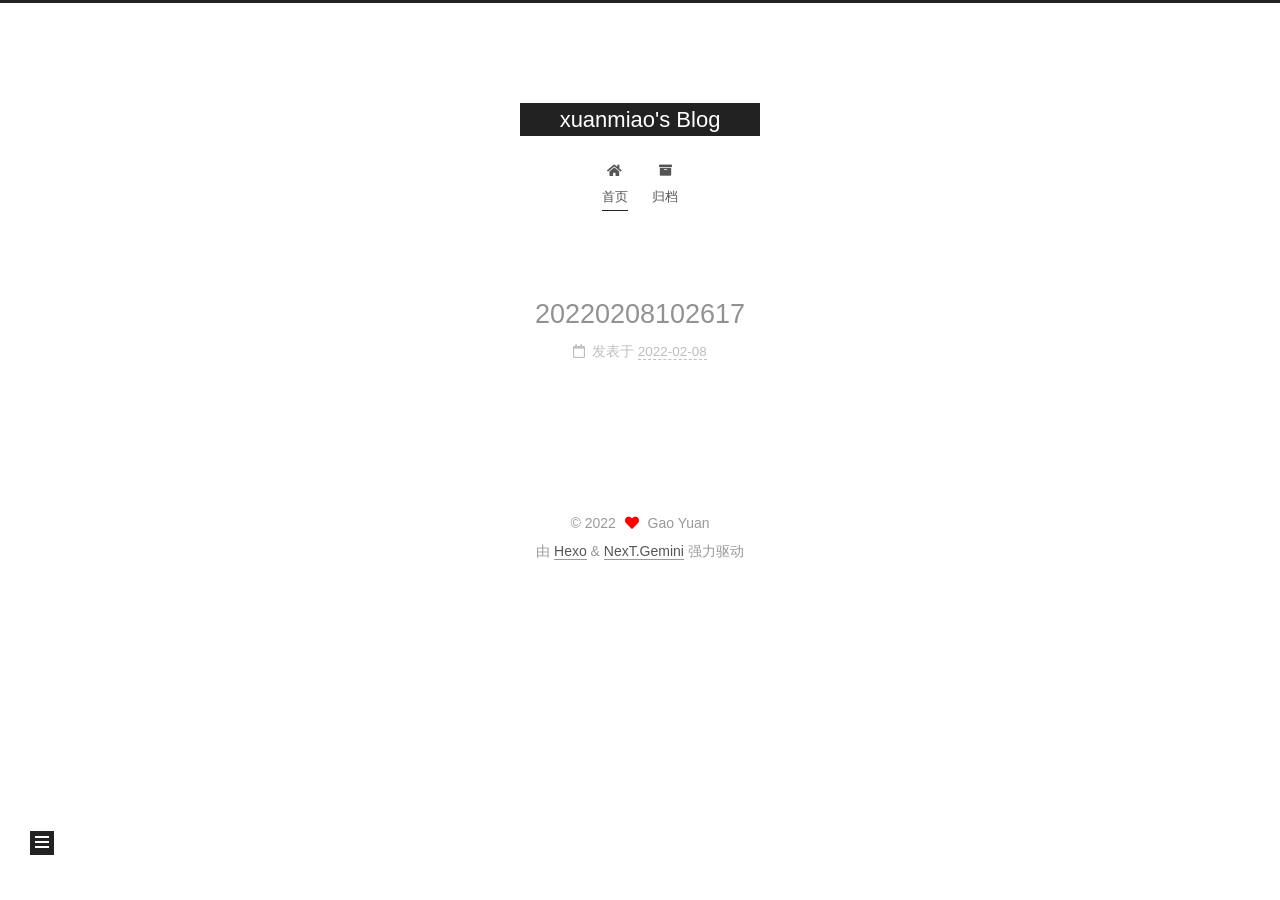
==== index.html @ f0e4a085 "Site updated: 2022-02-08 10:27:18" ====
<!DOCTYPE html>
<html lang="zh-CN">
<head>
  <meta charset="UTF-8">
<meta name="viewport" content="width=device-width, initial-scale=1, maximum-scale=2">
<meta name="theme-color" content="#222">
<meta name="generator" content="Hexo 6.0.0">
  <link rel="apple-touch-icon" sizes="180x180" href="/images/apple-touch-icon-next.png">
  <link rel="icon" type="image/png" sizes="32x32" href="/images/favicon-32x32-next.png">
  <link rel="icon" type="image/png" sizes="16x16" href="/images/favicon-16x16-next.png">
  <link rel="mask-icon" href="/images/logo.svg" color="#222">

<link rel="stylesheet" href="/css/main.css">


<link rel="stylesheet" href="/lib/font-awesome/css/all.min.css">

<script id="hexo-configurations">
    var NexT = window.NexT || {};
    var CONFIG = {"hostname":"example.com","root":"/","scheme":"Gemini","version":"7.8.0","exturl":false,"sidebar":{"position":"left","display":"post","padding":18,"offset":12,"onmobile":false},"copycode":{"enable":false,"show_result":false,"style":null},"back2top":{"enable":true,"sidebar":false,"scrollpercent":false},"bookmark":{"enable":false,"color":"#222","save":"auto"},"fancybox":false,"mediumzoom":false,"lazyload":false,"pangu":false,"comments":{"style":"tabs","active":null,"storage":true,"lazyload":false,"nav":null},"algolia":{"hits":{"per_page":10},"labels":{"input_placeholder":"Search for Posts","hits_empty":"We didn't find any results for the search: ${query}","hits_stats":"${hits} results found in ${time} ms"}},"localsearch":{"enable":false,"trigger":"auto","top_n_per_article":1,"unescape":false,"preload":false},"motion":{"enable":true,"async":false,"transition":{"post_block":"fadeIn","post_header":"slideDownIn","post_body":"slideDownIn","coll_header":"slideLeftIn","sidebar":"slideUpIn"}},"path":"search.xml"};
  </script>

  <meta property="og:type" content="website">
<meta property="og:title" content="xuanmiao&#39;s Blog">
<meta property="og:url" content="http://example.com/index.html">
<meta property="og:site_name" content="xuanmiao&#39;s Blog">
<meta property="og:locale" content="zh_CN">
<meta property="article:author" content="Gao Yuan">
<meta name="twitter:card" content="summary">

<link rel="canonical" href="http://example.com/">


<script id="page-configurations">
  // https://hexo.io/docs/variables.html
  CONFIG.page = {
    sidebar: "",
    isHome : true,
    isPost : false,
    lang   : 'zh-CN'
  };
</script>

  <title>xuanmiao's Blog</title>
  






  <noscript>
  <style>
  .use-motion .brand,
  .use-motion .menu-item,
  .sidebar-inner,
  .use-motion .post-block,
  .use-motion .pagination,
  .use-motion .comments,
  .use-motion .post-header,
  .use-motion .post-body,
  .use-motion .collection-header { opacity: initial; }

  .use-motion .site-title,
  .use-motion .site-subtitle {
    opacity: initial;
    top: initial;
  }

  .use-motion .logo-line-before i { left: initial; }
  .use-motion .logo-line-after i { right: initial; }
  </style>
</noscript>

<link rel="alternate" href="/atom.xml" title="xuanmiao's Blog" type="application/atom+xml">

<style>.github-emoji { position: relative; display: inline-block; width: 1.2em; min-height: 1.2em; overflow: hidden; vertical-align: top; color: transparent; }  .github-emoji > span { position: relative; z-index: 10; }  .github-emoji img, .github-emoji .fancybox { margin: 0 !important; padding: 0 !important; border: none !important; outline: none !important; text-decoration: none !important; user-select: none !important; cursor: auto !important; }  .github-emoji img { height: 1.2em !important; width: 1.2em !important; position: absolute !important; left: 50% !important; top: 50% !important; transform: translate(-50%, -50%) !important; user-select: none !important; cursor: auto !important; } .github-emoji-fallback { color: inherit; } .github-emoji-fallback img { opacity: 0 !important; }</style>
</head>

<body itemscope itemtype="http://schema.org/WebPage">
  <div class="container use-motion">
    <div class="headband"></div>

    <header class="header" itemscope itemtype="http://schema.org/WPHeader">
      <div class="header-inner"><div class="site-brand-container">
  <div class="site-nav-toggle">
    <div class="toggle" aria-label="切换导航栏">
      <span class="toggle-line toggle-line-first"></span>
      <span class="toggle-line toggle-line-middle"></span>
      <span class="toggle-line toggle-line-last"></span>
    </div>
  </div>

  <div class="site-meta">

    <a href="/" class="brand" rel="start">
      <span class="logo-line-before"><i></i></span>
      <h1 class="site-title">xuanmiao's Blog</h1>
      <span class="logo-line-after"><i></i></span>
    </a>
  </div>

  <div class="site-nav-right">
    <div class="toggle popup-trigger">
    </div>
  </div>
</div>




<nav class="site-nav">
  <ul id="menu" class="main-menu menu">
        <li class="menu-item menu-item-home">

    <a href="/" rel="section"><i class="fa fa-home fa-fw"></i>首页</a>

  </li>
        <li class="menu-item menu-item-archives">

    <a href="/archives/" rel="section"><i class="fa fa-archive fa-fw"></i>归档</a>

  </li>
  </ul>
</nav>




</div>
    </header>

    
  <div class="back-to-top">
    <i class="fa fa-arrow-up"></i>
    <span>0%</span>
  </div>


    <main class="main">
      <div class="main-inner">
        <div class="content-wrap">
          

          <div class="content index posts-expand">
            
      
  
  
  <article itemscope itemtype="http://schema.org/Article" class="post-block" lang="zh-CN">
    <link itemprop="mainEntityOfPage" href="http://example.com/2022/02/08/20220208102617/">

    <span hidden itemprop="author" itemscope itemtype="http://schema.org/Person">
      <meta itemprop="image" content="/images/avatar.gif">
      <meta itemprop="name" content="Gao Yuan">
      <meta itemprop="description" content="">
    </span>

    <span hidden itemprop="publisher" itemscope itemtype="http://schema.org/Organization">
      <meta itemprop="name" content="xuanmiao's Blog">
    </span>
      <header class="post-header">
        <h2 class="post-title" itemprop="name headline">
          
            <a href="/2022/02/08/20220208102617/" class="post-title-link" itemprop="url">20220208102617</a>
        </h2>

        <div class="post-meta">
            <span class="post-meta-item">
              <span class="post-meta-item-icon">
                <i class="far fa-calendar"></i>
              </span>
              <span class="post-meta-item-text">发表于</span>

              <time title="创建时间：2022-02-08 10:26:17" itemprop="dateCreated datePublished" datetime="2022-02-08T10:26:17+08:00">2022-02-08</time>
            </span>

          

        </div>
      </header>

    
    
    
    <div class="post-body" itemprop="articleBody">

      
          
      
    </div>

    
    
    
      <footer class="post-footer">
        <div class="post-eof"></div>
      </footer>
  </article>
  
  
  


  



          </div>
          

<script>
  window.addEventListener('tabs:register', () => {
    let { activeClass } = CONFIG.comments;
    if (CONFIG.comments.storage) {
      activeClass = localStorage.getItem('comments_active') || activeClass;
    }
    if (activeClass) {
      let activeTab = document.querySelector(`a[href="#comment-${activeClass}"]`);
      if (activeTab) {
        activeTab.click();
      }
    }
  });
  if (CONFIG.comments.storage) {
    window.addEventListener('tabs:click', event => {
      if (!event.target.matches('.tabs-comment .tab-content .tab-pane')) return;
      let commentClass = event.target.classList[1];
      localStorage.setItem('comments_active', commentClass);
    });
  }
</script>

        </div>
          
  
  <div class="toggle sidebar-toggle">
    <span class="toggle-line toggle-line-first"></span>
    <span class="toggle-line toggle-line-middle"></span>
    <span class="toggle-line toggle-line-last"></span>
  </div>

  <aside class="sidebar">
    <div class="sidebar-inner">

      <ul class="sidebar-nav motion-element">
        <li class="sidebar-nav-toc">
          文章目录
        </li>
        <li class="sidebar-nav-overview">
          站点概览
        </li>
      </ul>

      <!--noindex-->
      <div class="post-toc-wrap sidebar-panel">
      </div>
      <!--/noindex-->

      <div class="site-overview-wrap sidebar-panel">
        <div class="site-author motion-element" itemprop="author" itemscope itemtype="http://schema.org/Person">
  <p class="site-author-name" itemprop="name">Gao Yuan</p>
  <div class="site-description" itemprop="description"></div>
</div>
<div class="site-state-wrap motion-element">
  <nav class="site-state">
      <div class="site-state-item site-state-posts">
          <a href="/archives/">
        
          <span class="site-state-item-count">1</span>
          <span class="site-state-item-name">日志</span>
        </a>
      </div>
  </nav>
</div>



      </div>

    </div>
  </aside>
  <div id="sidebar-dimmer"></div>


      </div>
    </main>

    <footer class="footer">
      <div class="footer-inner">
        

        

<div class="copyright">
  
  &copy; 
  <span itemprop="copyrightYear">2022</span>
  <span class="with-love">
    <i class="fa fa-heart"></i>
  </span>
  <span class="author" itemprop="copyrightHolder">Gao Yuan</span>
</div>
  <div class="powered-by">由 <a href="https://hexo.io/" class="theme-link" rel="noopener" target="_blank">Hexo</a> & <a href="https://theme-next.org/" class="theme-link" rel="noopener" target="_blank">NexT.Gemini</a> 强力驱动
  </div>

        








      </div>
    </footer>
  </div>

  
  <script src="/lib/anime.min.js"></script>
  <script src="/lib/velocity/velocity.min.js"></script>
  <script src="/lib/velocity/velocity.ui.min.js"></script>

<script src="/js/utils.js"></script>

<script src="/js/motion.js"></script>


<script src="/js/schemes/pisces.js"></script>


<script src="/js/next-boot.js"></script>




  















  

  

</body>
</html>
---- css/main.css ----
:root {
  --body-bg-color: #fff;
  --content-bg-color: #fff;
  --card-bg-color: #f5f5f5;
  --text-color: #555;
  --blockquote-color: #666;
  --link-color: #555;
  --link-hover-color: #222;
  --brand-color: #fff;
  --brand-hover-color: #fff;
  --table-row-odd-bg-color: #f9f9f9;
  --table-row-hover-bg-color: #f5f5f5;
  --menu-item-bg-color: #f5f5f5;
  --btn-default-bg: #222;
  --btn-default-color: #fff;
  --btn-default-border-color: #222;
  --btn-default-hover-bg: #fff;
  --btn-default-hover-color: #222;
  --btn-default-hover-border-color: #222;
}
html {
  line-height: 1.15; /* 1 */
  -webkit-text-size-adjust: 100%; /* 2 */
}
body {
  margin: 0;
}
main {
  display: block;
}
h1 {
  font-size: 2em;
  margin: 0.67em 0;
}
hr {
  box-sizing: content-box; /* 1 */
  height: 0; /* 1 */
  overflow: visible; /* 2 */
}
pre {
  font-family: monospace, monospace; /* 1 */
  font-size: 1em; /* 2 */
}
a {
  background: transparent;
}
abbr[title] {
  border-bottom: none; /* 1 */
  text-decoration: underline; /* 2 */
  text-decoration: underline dotted; /* 2 */
}
b,
strong {
  font-weight: bolder;
}
code,
kbd,
samp {
  font-family: monospace, monospace; /* 1 */
  font-size: 1em; /* 2 */
}
small {
  font-size: 80%;
}
sub,
sup {
  font-size: 75%;
  line-height: 0;
  position: relative;
  vertical-align: baseline;
}
sub {
  bottom: -0.25em;
}
sup {
  top: -0.5em;
}
img {
  border-style: none;
}
button,
input,
optgroup,
select,
textarea {
  font-family: inherit; /* 1 */
  font-size: 100%; /* 1 */
  line-height: 1.15; /* 1 */
  margin: 0; /* 2 */
}
button,
input {
/* 1 */
  overflow: visible;
}
button,
select {
/* 1 */
  text-transform: none;
}
button,
[type='button'],
[type='reset'],
[type='submit'] {
  -webkit-appearance: button;
}
button::-moz-focus-inner,
[type='button']::-moz-focus-inner,
[type='reset']::-moz-focus-inner,
[type='submit']::-moz-focus-inner {
  border-style: none;
  padding: 0;
}
button:-moz-focusring,
[type='button']:-moz-focusring,
[type='reset']:-moz-focusring,
[type='submit']:-moz-focusring {
  outline: 1px dotted ButtonText;
}
fieldset {
  padding: 0.35em 0.75em 0.625em;
}
legend {
  box-sizing: border-box; /* 1 */
  color: inherit; /* 2 */
  display: table; /* 1 */
  max-width: 100%; /* 1 */
  padding: 0; /* 3 */
  white-space: normal; /* 1 */
}
progress {
  vertical-align: baseline;
}
textarea {
  overflow: auto;
}
[type='checkbox'],
[type='radio'] {
  box-sizing: border-box; /* 1 */
  padding: 0; /* 2 */
}
[type='number']::-webkit-inner-spin-button,
[type='number']::-webkit-outer-spin-button {
  height: auto;
}
[type='search'] {
  outline-offset: -2px; /* 2 */
  -webkit-appearance: textfield; /* 1 */
}
[type='search']::-webkit-search-decoration {
  -webkit-appearance: none;
}
::-webkit-file-upload-button {
  font: inherit; /* 2 */
  -webkit-appearance: button; /* 1 */
}
details {
  display: block;
}
summary {
  display: list-item;
}
template {
  display: none;
}
[hidden] {
  display: none;
}
::selection {
  background: #262a30;
  color: #eee;
}
html,
body {
  height: 100%;
}
body {
  background: var(--body-bg-color);
  color: var(--text-color);
  font-family: 'Lato', "PingFang SC", "Microsoft YaHei", sans-serif;
  font-size: 1em;
  line-height: 2;
}
@media (max-width: 991px) {
  body {
    padding-left: 0 !important;
    padding-right: 0 !important;
  }
}
h1,
h2,
h3,
h4,
h5,
h6 {
  font-family: 'Lato', "PingFang SC", "Microsoft YaHei", sans-serif;
  font-weight: bold;
  line-height: 1.5;
  margin: 20px 0 15px;
}
h1 {
  font-size: 1.5em;
}
h2 {
  font-size: 1.375em;
}
h3 {
  font-size: 1.25em;
}
h4 {
  font-size: 1.125em;
}
h5 {
  font-size: 1em;
}
h6 {
  font-size: 0.875em;
}
p {
  margin: 0 0 20px 0;
}
a,
span.exturl {
  border-bottom: 1px solid #999;
  color: var(--link-color);
  outline: 0;
  text-decoration: none;
  overflow-wrap: break-word;
  word-wrap: break-word;
  cursor: pointer;
}
a:hover,
span.exturl:hover {
  border-bottom-color: var(--link-hover-color);
  color: var(--link-hover-color);
}
iframe,
img,
video {
  display: block;
  margin-left: auto;
  margin-right: auto;
  max-width: 100%;
}
hr {
  background-image: repeating-linear-gradient(-45deg, #ddd, #ddd 4px, transparent 4px, transparent 8px);
  border: 0;
  height: 3px;
  margin: 40px 0;
}
blockquote {
  border-left: 4px solid #ddd;
  color: var(--blockquote-color);
  margin: 0;
  padding: 0 15px;
}
blockquote cite::before {
  content: '-';
  padding: 0 5px;
}
dt {
  font-weight: bold;
}
dd {
  margin: 0;
  padding: 0;
}
kbd {
  background-color: #f5f5f5;
  background-image: linear-gradient(#eee, #fff, #eee);
  border: 1px solid #ccc;
  border-radius: 0.2em;
  box-shadow: 0.1em 0.1em 0.2em rgba(0,0,0,0.1);
  color: #555;
  font-family: inherit;
  padding: 0.1em 0.3em;
  white-space: nowrap;
}
.table-container {
  overflow: auto;
}
table {
  border-collapse: collapse;
  border-spacing: 0;
  font-size: 0.875em;
  margin: 0 0 20px 0;
  width: 100%;
}
tbody tr:nth-of-type(odd) {
  background: var(--table-row-odd-bg-color);
}
tbody tr:hover {
  background: var(--table-row-hover-bg-color);
}
caption,
th,
td {
  font-weight: normal;
  padding: 8px;
  vertical-align: middle;
}
th,
td {
  border: 1px solid #ddd;
  border-bottom: 3px solid #ddd;
}
th {
  font-weight: 700;
  padding-bottom: 10px;
}
td {
  border-bottom-width: 1px;
}
.btn {
  background: var(--btn-default-bg);
  border: 2px solid var(--btn-default-border-color);
  border-radius: 0;
  color: var(--btn-default-color);
  display: inline-block;
  font-size: 0.875em;
  line-height: 2;
  padding: 0 20px;
  text-decoration: none;
  transition-property: background-color;
  transition-delay: 0s;
  transition-duration: 0.2s;
  transition-timing-function: ease-in-out;
}
.btn:hover {
  background: var(--btn-default-hover-bg);
  border-color: var(--btn-default-hover-border-color);
  color: var(--btn-default-hover-color);
}
.btn + .btn {
  margin: 0 0 8px 8px;
}
.btn .fa-fw {
  text-align: left;
  width: 1.285714285714286em;
}
.toggle {
  line-height: 0;
}
.toggle .toggle-line {
  background: #fff;
  display: inline-block;
  height: 2px;
  left: 0;
  position: relative;
  top: 0;
  transition: all 0.4s;
  vertical-align: top;
  width: 100%;
}
.toggle .toggle-line:not(:first-child) {
  margin-top: 3px;
}
.toggle.toggle-arrow .toggle-line-first {
  left: 50%;
  top: 2px;
  transform: rotate(45deg);
  width: 50%;
}
.toggle.toggle-arrow .toggle-line-middle {
  left: 2px;
  width: 90%;
}
.toggle.toggle-arrow .toggle-line-last {
  left: 50%;
  top: -2px;
  transform: rotate(-45deg);
  width: 50%;
}
.toggle.toggle-close .toggle-line-first {
  transform: rotate(-45deg);
  top: 5px;
}
.toggle.toggle-close .toggle-line-middle {
  opacity: 0;
}
.toggle.toggle-close .toggle-line-last {
  transform: rotate(45deg);
  top: -5px;
}
.highlight,
pre {
  background: #f7f7f7;
  color: #4d4d4c;
  line-height: 1.6;
  margin: 0 auto 20px;
}
pre,
code {
  font-family: consolas, Menlo, monospace, "PingFang SC", "Microsoft YaHei";
}
code {
  background: #eee;
  border-radius: 3px;
  color: #555;
  padding: 2px 4px;
  overflow-wrap: break-word;
  word-wrap: break-word;
}
.highlight *::selection {
  background: #d6d6d6;
}
.highlight pre {
  border: 0;
  margin: 0;
  padding: 10px 0;
}
.highlight table {
  border: 0;
  margin: 0;
  width: auto;
}
.highlight td {
  border: 0;
  padding: 0;
}
.highlight figcaption {
  background: #eff2f3;
  color: #4d4d4c;
  display: flex;
  font-size: 0.875em;
  justify-content: space-between;
  line-height: 1.2;
  padding: 0.5em;
}
.highlight figcaption a {
  color: #4d4d4c;
}
.highlight figcaption a:hover {
  border-bottom-color: #4d4d4c;
}
.highlight .gutter {
  -moz-user-select: none;
  -ms-user-select: none;
  -webkit-user-select: none;
  user-select: none;
}
.highlight .gutter pre {
  background: #eff2f3;
  color: #869194;
  padding-left: 10px;
  padding-right: 10px;
  text-align: right;
}
.highlight .code pre {
  background: #f7f7f7;
  padding-left: 10px;
  width: 100%;
}
.gist table {
  width: auto;
}
.gist table td {
  border: 0;
}
pre {
  overflow: auto;
  padding: 10px;
}
pre code {
  background: none;
  color: #4d4d4c;
  font-size: 0.875em;
  padding: 0;
  text-shadow: none;
}
pre .deletion {
  background: #fdd;
}
pre .addition {
  background: #dfd;
}
pre .meta {
  color: #eab700;
  -moz-user-select: none;
  -ms-user-select: none;
  -webkit-user-select: none;
  user-select: none;
}
pre .comment {
  color: #8e908c;
}
pre .variable,
pre .attribute,
pre .tag,
pre .name,
pre .regexp,
pre .ruby .constant,
pre .xml .tag .title,
pre .xml .pi,
pre .xml .doctype,
pre .html .doctype,
pre .css .id,
pre .css .class,
pre .css .pseudo {
  color: #c82829;
}
pre .number,
pre .preprocessor,
pre .built_in,
pre .builtin-name,
pre .literal,
pre .params,
pre .constant,
pre .command {
  color: #f5871f;
}
pre .ruby .class .title,
pre .css .rules .attribute,
pre .string,
pre .symbol,
pre .value,
pre .inheritance,
pre .header,
pre .ruby .symbol,
pre .xml .cdata,
pre .special,
pre .formula {
  color: #718c00;
}
pre .title,
pre .css .hexcolor {
  color: #3e999f;
}
pre .function,
pre .python .decorator,
pre .python .title,
pre .ruby .function .title,
pre .ruby .title .keyword,
pre .perl .sub,
pre .javascript .title,
pre .coffeescript .title {
  color: #4271ae;
}
pre .keyword,
pre .javascript .function {
  color: #8959a8;
}
.blockquote-center {
  border-left: none;
  margin: 40px 0;
  padding: 0;
  position: relative;
  text-align: center;
}
.blockquote-center .fa {
  display: block;
  opacity: 0.6;
  position: absolute;
  width: 100%;
}
.blockquote-center .fa-quote-left {
  border-top: 1px solid #ccc;
  text-align: left;
  top: -20px;
}
.blockquote-center .fa-quote-right {
  border-bottom: 1px solid #ccc;
  text-align: right;
  bottom: -20px;
}
.blockquote-center p,
.blockquote-center div {
  text-align: center;
}
.post-body .group-picture img {
  margin: 0 auto;
  padding: 0 3px;
}
.group-picture-row {
  margin-bottom: 6px;
  overflow: hidden;
}
.group-picture-column {
  float: left;
  margin-bottom: 10px;
}
.post-body .label {
  color: #555;
  display: inline;
  padding: 0 2px;
}
.post-body .label.default {
  background: #f0f0f0;
}
.post-body .label.primary {
  background: #efe6f7;
}
.post-body .label.info {
  background: #e5f2f8;
}
.post-body .label.success {
  background: #e7f4e9;
}
.post-body .label.warning {
  background: #fcf6e1;
}
.post-body .label.danger {
  background: #fae8eb;
}
.post-body .tabs {
  margin-bottom: 20px;
}
.post-body .tabs,
.tabs-comment {
  display: block;
  padding-top: 10px;
  position: relative;
}
.post-body .tabs ul.nav-tabs,
.tabs-comment ul.nav-tabs {
  display: flex;
  flex-wrap: wrap;
  margin: 0;
  margin-bottom: -1px;
  padding: 0;
}
@media (max-width: 413px) {
  .post-body .tabs ul.nav-tabs,
  .tabs-comment ul.nav-tabs {
    display: block;
    margin-bottom: 5px;
  }
}
.post-body .tabs ul.nav-tabs li.tab,
.tabs-comment ul.nav-tabs li.tab {
  border-bottom: 1px solid #ddd;
  border-left: 1px solid transparent;
  border-right: 1px solid transparent;
  border-top: 3px solid transparent;
  flex-grow: 1;
  list-style-type: none;
  border-radius: 0 0 0 0;
}
@media (max-width: 413px) {
  .post-body .tabs ul.nav-tabs li.tab,
  .tabs-comment ul.nav-tabs li.tab {
    border-bottom: 1px solid transparent;
    border-left: 3px solid transparent;
    border-right: 1px solid transparent;
    border-top: 1px solid transparent;
  }
}
@media (max-width: 413px) {
  .post-body .tabs ul.nav-tabs li.tab,
  .tabs-comment ul.nav-tabs li.tab {
    border-radius: 0;
  }
}
.post-body .tabs ul.nav-tabs li.tab a,
.tabs-comment ul.nav-tabs li.tab a {
  border-bottom: initial;
  display: block;
  line-height: 1.8;
  outline: 0;
  padding: 0.25em 0.75em;
  text-align: center;
  transition-delay: 0s;
  transition-duration: 0.2s;
  transition-timing-function: ease-out;
}
.post-body .tabs ul.nav-tabs li.tab a i,
.tabs-comment ul.nav-tabs li.tab a i {
  width: 1.285714285714286em;
}
.post-body .tabs ul.nav-tabs li.tab.active,
.tabs-comment ul.nav-tabs li.tab.active {
  border-bottom: 1px solid transparent;
  border-left: 1px solid #ddd;
  border-right: 1px solid #ddd;
  border-top: 3px solid #fc6423;
}
@media (max-width: 413px) {
  .post-body .tabs ul.nav-tabs li.tab.active,
  .tabs-comment ul.nav-tabs li.tab.active {
    border-bottom: 1px solid #ddd;
    border-left: 3px solid #fc6423;
    border-right: 1px solid #ddd;
    border-top: 1px solid #ddd;
  }
}
.post-body .tabs ul.nav-tabs li.tab.active a,
.tabs-comment ul.nav-tabs li.tab.active a {
  color: var(--link-color);
  cursor: default;
}
.post-body .tabs .tab-content .tab-pane,
.tabs-comment .tab-content .tab-pane {
  border: 1px solid #ddd;
  border-top: 0;
  padding: 20px 20px 0 20px;
  border-radius: 0;
}
.post-body .tabs .tab-content .tab-pane:not(.active),
.tabs-comment .tab-content .tab-pane:not(.active) {
  display: none;
}
.post-body .tabs .tab-content .tab-pane.active,
.tabs-comment .tab-content .tab-pane.active {
  display: block;
}
.post-body .tabs .tab-content .tab-pane.active:nth-of-type(1),
.tabs-comment .tab-content .tab-pane.active:nth-of-type(1) {
  border-radius: 0 0 0 0;
}
@media (max-width: 413px) {
  .post-body .tabs .tab-content .tab-pane.active:nth-of-type(1),
  .tabs-comment .tab-content .tab-pane.active:nth-of-type(1) {
    border-radius: 0;
  }
}
.post-body .note {
  border-radius: 3px;
  margin-bottom: 20px;
  padding: 1em;
  position: relative;
  border: 1px solid #eee;
  border-left-width: 5px;
}
.post-body .note h2,
.post-body .note h3,
.post-body .note h4,
.post-body .note h5,
.post-body .note h6 {
  margin-top: 0;
  border-bottom: initial;
  margin-bottom: 0;
  padding-top: 0;
}
.post-body .note p:first-child,
.post-body .note ul:first-child,
.post-body .note ol:first-child,
.post-body .note table:first-child,
.post-body .note pre:first-child,
.post-body .note blockquote:first-child,
.post-body .note img:first-child {
  margin-top: 0;
}
.post-body .note p:last-child,
.post-body .note ul:last-child,
.post-body .note ol:last-child,
.post-body .note table:last-child,
.post-body .note pre:last-child,
.post-body .note blockquote:last-child,
.post-body .note img:last-child {
  margin-bottom: 0;
}
.post-body .note.default {
  border-left-color: #777;
}
.post-body .note.default h2,
.post-body .note.default h3,
.post-body .note.default h4,
.post-body .note.default h5,
.post-body .note.default h6 {
  color: #777;
}
.post-body .note.primary {
  border-left-color: #6f42c1;
}
.post-body .note.primary h2,
.post-body .note.primary h3,
.post-body .note.primary h4,
.post-body .note.primary h5,
.post-body .note.primary h6 {
  color: #6f42c1;
}
.post-body .note.info {
  border-left-color: #428bca;
}
.post-body .note.info h2,
.post-body .note.info h3,
.post-body .note.info h4,
.post-body .note.info h5,
.post-body .note.info h6 {
  color: #428bca;
}
.post-body .note.success {
  border-left-color: #5cb85c;
}
.post-body .note.success h2,
.post-body .note.success h3,
.post-body .note.success h4,
.post-body .note.success h5,
.post-body .note.success h6 {
  color: #5cb85c;
}
.post-body .note.warning {
  border-left-color: #f0ad4e;
}
.post-body .note.warning h2,
.post-body .note.warning h3,
.post-body .note.warning h4,
.post-body .note.warning h5,
.post-body .note.warning h6 {
  color: #f0ad4e;
}
.post-body .note.danger {
  border-left-color: #d9534f;
}
.post-body .note.danger h2,
.post-body .note.danger h3,
.post-body .note.danger h4,
.post-body .note.danger h5,
.post-body .note.danger h6 {
  color: #d9534f;
}
.pagination .prev,
.pagination .next,
.pagination .page-number,
.pagination .space {
  display: inline-block;
  margin: 0 10px;
  padding: 0 11px;
  position: relative;
  top: -1px;
}
@media (max-width: 767px) {
  .pagination .prev,
  .pagination .next,
  .pagination .page-number,
  .pagination .space {
    margin: 0 5px;
  }
}
.pagination {
  border-top: 1px solid #eee;
  margin: 120px 0 0;
  text-align: center;
}
.pagination .prev,
.pagination .next,
.pagination .page-number {
  border-bottom: 0;
  border-top: 1px solid #eee;
  transition-property: border-color;
  transition-delay: 0s;
  transition-duration: 0.2s;
  transition-timing-function: ease-in-out;
}
.pagination .prev:hover,
.pagination .next:hover,
.pagination .page-number:hover {
  border-top-color: #222;
}
.pagination .space {
  margin: 0;
  padding: 0;
}
.pagination .prev {
  margin-left: 0;
}
.pagination .next {
  margin-right: 0;
}
.pagination .page-number.current {
  background: #ccc;
  border-top-color: #ccc;
  color: #fff;
}
@media (max-width: 767px) {
  .pagination {
    border-top: none;
  }
  .pagination .prev,
  .pagination .next,
  .pagination .page-number {
    border-bottom: 1px solid #eee;
    border-top: 0;
    margin-bottom: 10px;
    padding: 0 10px;
  }
  .pagination .prev:hover,
  .pagination .next:hover,
  .pagination .page-number:hover {
    border-bottom-color: #222;
  }
}
.comments {
  margin-top: 60px;
  overflow: hidden;
}
.comment-button-group {
  display: flex;
  flex-wrap: wrap-reverse;
  justify-content: center;
  margin: 1em 0;
}
.comment-button-group .comment-button {
  margin: 0.1em 0.2em;
}
.comment-button-group .comment-button.active {
  background: var(--btn-default-hover-bg);
  border-color: var(--btn-default-hover-border-color);
  color: var(--btn-default-hover-color);
}
.comment-position {
  display: none;
}
.comment-position.active {
  display: block;
}
.tabs-comment {
  background: var(--content-bg-color);
  margin-top: 4em;
  padding-top: 0;
}
.tabs-comment .comments {
  border: 0;
  box-shadow: none;
  margin-top: 0;
  padding-top: 0;
}
.container {
  min-height: 100%;
  position: relative;
}
.main-inner {
  margin: 0 auto;
  width: 700px;
}
@media (min-width: 1200px) {
  .main-inner {
    width: 800px;
  }
}
@media (min-width: 1600px) {
  .main-inner {
    width: 900px;
  }
}
@media (max-width: 767px) {
  .content-wrap {
    padding: 0 20px;
  }
}
.header {
  background: transparent;
}
.header-inner {
  margin: 0 auto;
  width: 700px;
}
@media (min-width: 1200px) {
  .header-inner {
    width: 800px;
  }
}
@media (min-width: 1600px) {
  .header-inner {
    width: 900px;
  }
}
.site-brand-container {
  display: flex;
  flex-shrink: 0;
  padding: 0 10px;
}
.headband {
  background: #222;
  height: 3px;
}
.site-meta {
  flex-grow: 1;
  text-align: center;
}
@media (max-width: 767px) {
  .site-meta {
    text-align: center;
  }
}
.brand {
  border-bottom: none;
  color: var(--brand-color);
  display: inline-block;
  line-height: 1.375em;
  padding: 0 40px;
  position: relative;
}
.brand:hover {
  color: var(--brand-hover-color);
}
.site-title {
  font-family: 'Lato', "PingFang SC", "Microsoft YaHei", sans-serif;
  font-size: 1.375em;
  font-weight: normal;
  margin: 0;
}
.site-subtitle {
  color: #999;
  font-size: 0.8125em;
  margin: 10px 0;
}
.use-motion .brand {
  opacity: 0;
}
.use-motion .site-title,
.use-motion .site-subtitle,
.use-motion .custom-logo-image {
  opacity: 0;
  position: relative;
  top: -10px;
}
.site-nav-toggle,
.site-nav-right {
  display: none;
}
@media (max-width: 767px) {
  .site-nav-toggle,
  .site-nav-right {
    display: flex;
    flex-direction: column;
    justify-content: center;
  }
}
.site-nav-toggle .toggle,
.site-nav-right .toggle {
  color: var(--text-color);
  padding: 10px;
  width: 22px;
}
.site-nav-toggle .toggle .toggle-line,
.site-nav-right .toggle .toggle-line {
  background: var(--text-color);
  border-radius: 1px;
}
.site-nav {
  display: block;
}
@media (max-width: 767px) {
  .site-nav {
    clear: both;
    display: none;
  }
}
.site-nav.site-nav-on {
  display: block;
}
.menu {
  margin-top: 20px;
  padding-left: 0;
  text-align: center;
}
.menu-item {
  display: inline-block;
  list-style: none;
  margin: 0 10px;
}
@media (max-width: 767px) {
  .menu-item {
    display: block;
    margin-top: 10px;
  }
  .menu-item.menu-item-search {
    display: none;
  }
}
.menu-item a,
.menu-item span.exturl {
  border-bottom: 0;
  display: block;
  font-size: 0.8125em;
  transition-property: border-color;
  transition-delay: 0s;
  transition-duration: 0.2s;
  transition-timing-function: ease-in-out;
}
@media (hover: none) {
  .menu-item a:hover,
  .menu-item span.exturl:hover {
    border-bottom-color: transparent !important;
  }
}
.menu-item .fa,
.menu-item .fab,
.menu-item .far,
.menu-item .fas {
  margin-right: 8px;
}
.menu-item .badge {
  display: inline-block;
  font-weight: bold;
  line-height: 1;
  margin-left: 0.35em;
  margin-top: 0.35em;
  text-align: center;
  white-space: nowrap;
}
@media (max-width: 767px) {
  .menu-item .badge {
    float: right;
    margin-left: 0;
  }
}
.menu-item-active a,
.menu .menu-item a:hover,
.menu .menu-item span.exturl:hover {
  background: var(--menu-item-bg-color);
}
.use-motion .menu-item {
  opacity: 0;
}
.sidebar {
  background: #222;
  bottom: 0;
  box-shadow: inset 0 2px 6px #000;
  position: fixed;
  top: 0;
}
@media (max-width: 991px) {
  .sidebar {
    display: none;
  }
}
.sidebar-inner {
  color: #999;
  padding: 18px 10px;
  text-align: center;
}
.cc-license {
  margin-top: 10px;
  text-align: center;
}
.cc-license .cc-opacity {
  border-bottom: none;
  opacity: 0.7;
}
.cc-license .cc-opacity:hover {
  opacity: 0.9;
}
.cc-license img {
  display: inline-block;
}
.site-author-image {
  border: 2px solid #333;
  display: block;
  margin: 0 auto;
  max-width: 96px;
  padding: 2px;
}
.site-author-name {
  color: #f5f5f5;
  font-weight: normal;
  margin: 5px 0 0;
  text-align: center;
}
.site-description {
  color: #999;
  font-size: 1em;
  margin-top: 5px;
  text-align: center;
}
.links-of-author {
  margin-top: 15px;
}
.links-of-author a,
.links-of-author span.exturl {
  border-bottom-color: #555;
  display: inline-block;
  font-size: 0.8125em;
  margin-bottom: 10px;
  margin-right: 10px;
  vertical-align: middle;
}
.links-of-author a::before,
.links-of-author span.exturl::before {
  background: #ff7;
  border-radius: 50%;
  content: ' ';
  display: inline-block;
  height: 4px;
  margin-right: 3px;
  vertical-align: middle;
  width: 4px;
}
.sidebar-button {
  margin-top: 15px;
}
.sidebar-button a {
  border: 1px solid #fc6423;
  border-radius: 4px;
  color: #fc6423;
  display: inline-block;
  padding: 0 15px;
}
.sidebar-button a .fa,
.sidebar-button a .fab,
.sidebar-button a .far,
.sidebar-button a .fas {
  margin-right: 5px;
}
.sidebar-button a:hover {
  background: #fc6423;
  border: 1px solid #fc6423;
  color: #fff;
}
.sidebar-button a:hover .fa,
.sidebar-button a:hover .fab,
.sidebar-button a:hover .far,
.sidebar-button a:hover .fas {
  color: #fff;
}
.links-of-blogroll {
  font-size: 0.8125em;
  margin-top: 10px;
}
.links-of-blogroll-title {
  font-size: 0.875em;
  font-weight: 600;
  margin-top: 0;
}
.links-of-blogroll-list {
  list-style: none;
  margin: 0;
  padding: 0;
}
#sidebar-dimmer {
  display: none;
}
@media (max-width: 767px) {
  #sidebar-dimmer {
    background: #000;
    display: block;
    height: 100%;
    left: 100%;
    opacity: 0;
    position: fixed;
    top: 0;
    width: 100%;
    z-index: 1100;
  }
  .sidebar-active + #sidebar-dimmer {
    opacity: 0.7;
    transform: translateX(-100%);
    transition: opacity 0.5s;
  }
}
.sidebar-nav {
  margin: 0;
  padding-bottom: 20px;
  padding-left: 0;
}
.sidebar-nav li {
  border-bottom: 1px solid transparent;
  color: #666;
  cursor: pointer;
  display: inline-block;
  font-size: 0.875em;
}
.sidebar-nav li.sidebar-nav-overview {
  margin-left: 10px;
}
.sidebar-nav li:hover {
  color: #f5f5f5;
}
.sidebar-nav .sidebar-nav-active {
  border-bottom-color: #87daff;
  color: #87daff;
}
.sidebar-nav .sidebar-nav-active:hover {
  color: #87daff;
}
.sidebar-panel {
  display: none;
  overflow-x: hidden;
  overflow-y: auto;
}
.sidebar-panel-active {
  display: block;
}
.sidebar-toggle {
  background: #222;
  bottom: 45px;
  cursor: pointer;
  height: 14px;
  left: 30px;
  padding: 5px;
  position: fixed;
  width: 14px;
  z-index: 1300;
}
@media (max-width: 991px) {
  .sidebar-toggle {
    left: 20px;
    opacity: 0.8;
    display: none;
  }
}
.sidebar-toggle:hover .toggle-line {
  background: #87daff;
}
.post-toc {
  font-size: 0.875em;
}
.post-toc ol {
  list-style: none;
  margin: 0;
  padding: 0 2px 5px 10px;
  text-align: left;
}
.post-toc ol > ol {
  padding-left: 0;
}
.post-toc ol a {
  transition-property: all;
  transition-delay: 0s;
  transition-duration: 0.2s;
  transition-timing-function: ease-in-out;
}
.post-toc .nav-item {
  line-height: 1.8;
  overflow: hidden;
  text-overflow: ellipsis;
  white-space: nowrap;
}
.post-toc .nav .nav-child {
  display: none;
}
.post-toc .nav .active > .nav-child {
  display: block;
}
.post-toc .nav .active-current > .nav-child {
  display: block;
}
.post-toc .nav .active-current > .nav-child > .nav-item {
  display: block;
}
.post-toc .nav .active > a {
  border-bottom-color: #87daff;
  color: #87daff;
}
.post-toc .nav .active-current > a {
  color: #87daff;
}
.post-toc .nav .active-current > a:hover {
  color: #87daff;
}
.site-state {
  display: flex;
  justify-content: center;
  line-height: 1.4;
  margin-top: 10px;
  overflow: hidden;
  text-align: center;
  white-space: nowrap;
}
.site-state-item {
  padding: 0 15px;
}
.site-state-item:not(:first-child) {
  border-left: 1px solid #333;
}
.site-state-item a {
  border-bottom: none;
}
.site-state-item-count {
  display: block;
  font-size: 1.25em;
  font-weight: 600;
  text-align: center;
}
.site-state-item-name {
  color: inherit;
  font-size: 0.875em;
}
.footer {
  color: #999;
  font-size: 0.875em;
  padding: 20px 0;
}
.footer.footer-fixed {
  bottom: 0;
  left: 0;
  position: absolute;
  right: 0;
}
.footer-inner {
  box-sizing: border-box;
  margin: 0 auto;
  text-align: center;
  width: 700px;
}
@media (min-width: 1200px) {
  .footer-inner {
    width: 800px;
  }
}
@media (min-width: 1600px) {
  .footer-inner {
    width: 900px;
  }
}
.languages {
  display: inline-block;
  font-size: 1.125em;
  position: relative;
}
.languages .lang-select-label span {
  margin: 0 0.5em;
}
.languages .lang-select {
  height: 100%;
  left: 0;
  opacity: 0;
  position: absolute;
  top: 0;
  width: 100%;
}
.with-love {
  color: #ff0000;
  display: inline-block;
  margin: 0 5px;
}
.powered-by,
.theme-info {
  display: inline-block;
}
@-moz-keyframes iconAnimate {
  0%, 100% {
    transform: scale(1);
  }
  10%, 30% {
    transform: scale(0.9);
  }
  20%, 40%, 60%, 80% {
    transform: scale(1.1);
  }
  50%, 70% {
    transform: scale(1.1);
  }
}
@-webkit-keyframes iconAnimate {
  0%, 100% {
    transform: scale(1);
  }
  10%, 30% {
    transform: scale(0.9);
  }
  20%, 40%, 60%, 80% {
    transform: scale(1.1);
  }
  50%, 70% {
    transform: scale(1.1);
  }
}
@-o-keyframes iconAnimate {
  0%, 100% {
    transform: scale(1);
  }
  10%, 30% {
    transform: scale(0.9);
  }
  20%, 40%, 60%, 80% {
    transform: scale(1.1);
  }
  50%, 70% {
    transform: scale(1.1);
  }
}
@keyframes iconAnimate {
  0%, 100% {
    transform: scale(1);
  }
  10%, 30% {
    transform: scale(0.9);
  }
  20%, 40%, 60%, 80% {
    transform: scale(1.1);
  }
  50%, 70% {
    transform: scale(1.1);
  }
}
.back-to-top {
  font-size: 12px;
  text-align: center;
  transition-delay: 0s;
  transition-duration: 0.2s;
  transition-timing-function: ease-in-out;
}
.back-to-top {
  background: #222;
  bottom: -100px;
  box-sizing: border-box;
  color: #fff;
  cursor: pointer;
  left: 30px;
  opacity: 1;
  padding: 0 6px;
  position: fixed;
  transition-property: bottom;
  z-index: 1300;
  width: 24px;
}
.back-to-top span {
  display: none;
}
.back-to-top:hover {
  color: #87daff;
}
.back-to-top.back-to-top-on {
  bottom: 19px;
}
@media (max-width: 991px) {
  .back-to-top {
    left: 20px;
    opacity: 0.8;
  }
}
.post-body {
  font-family: 'Lato', "PingFang SC", "Microsoft YaHei", sans-serif;
  overflow-wrap: break-word;
  word-wrap: break-word;
}
@media (min-width: 1200px) {
  .post-body {
    font-size: 1.125em;
  }
}
.post-body .exturl .fa {
  font-size: 0.875em;
  margin-left: 4px;
}
.post-body .image-caption,
.post-body .figure .caption {
  color: #999;
  font-size: 0.875em;
  font-weight: bold;
  line-height: 1;
  margin: -20px auto 15px;
  text-align: center;
}
.post-sticky-flag {
  display: inline-block;
  transform: rotate(30deg);
}
.post-button {
  margin-top: 40px;
  text-align: center;
}
.use-motion .post-block,
.use-motion .pagination,
.use-motion .comments {
  opacity: 0;
}
.use-motion .post-header {
  opacity: 0;
}
.use-motion .post-body {
  opacity: 0;
}
.use-motion .collection-header {
  opacity: 0;
}
.posts-collapse {
  margin-left: 35px;
  position: relative;
}
@media (max-width: 767px) {
  .posts-collapse {
    margin-left: 0px;
    margin-right: 0px;
  }
}
.posts-collapse .collection-title {
  font-size: 1.125em;
  position: relative;
}
.posts-collapse .collection-title::before {
  background: #999;
  border: 1px solid #fff;
  border-radius: 50%;
  content: ' ';
  height: 10px;
  left: 0;
  margin-left: -6px;
  margin-top: -4px;
  position: absolute;
  top: 50%;
  width: 10px;
}
.posts-collapse .collection-year {
  font-size: 1.5em;
  font-weight: bold;
  margin: 60px 0;
  position: relative;
}
.posts-collapse .collection-year::before {
  background: #bbb;
  border-radius: 50%;
  content: ' ';
  height: 8px;
  left: 0;
  margin-left: -4px;
  margin-top: -4px;
  position: absolute;
  top: 50%;
  width: 8px;
}
.posts-collapse .collection-header {
  display: block;
  margin: 0 0 0 20px;
}
.posts-collapse .collection-header small {
  color: #bbb;
  margin-left: 5px;
}
.posts-collapse .post-header {
  border-bottom: 1px dashed #ccc;
  margin: 30px 0;
  padding-left: 15px;
  position: relative;
  transition-property: border;
  transition-delay: 0s;
  transition-duration: 0.2s;
  transition-timing-function: ease-in-out;
}
.posts-collapse .post-header::before {
  background: #bbb;
  border: 1px solid #fff;
  border-radius: 50%;
  content: ' ';
  height: 6px;
  left: 0;
  margin-left: -4px;
  position: absolute;
  top: 0.75em;
  transition-property: background;
  width: 6px;
  transition-delay: 0s;
  transition-duration: 0.2s;
  transition-timing-function: ease-in-out;
}
.posts-collapse .post-header:hover {
  border-bottom-color: #666;
}
.posts-collapse .post-header:hover::before {
  background: #222;
}
.posts-collapse .post-meta {
  display: inline;
  font-size: 0.75em;
  margin-right: 10px;
}
.posts-collapse .post-title {
  display: inline;
}
.posts-collapse .post-title a,
.posts-collapse .post-title span.exturl {
  border-bottom: none;
  color: var(--link-color);
}
.posts-collapse .post-title .fa-external-link-alt {
  font-size: 0.875em;
  margin-left: 5px;
}
.posts-collapse::before {
  background: #f5f5f5;
  content: ' ';
  height: 100%;
  left: 0;
  margin-left: -2px;
  position: absolute;
  top: 1.25em;
  width: 4px;
}
.post-eof {
  background: #ccc;
  height: 1px;
  margin: 80px auto 60px;
  text-align: center;
  width: 8%;
}
.post-block:last-of-type .post-eof {
  display: none;
}
.content {
  padding-top: 40px;
}
@media (min-width: 992px) {
  .post-body {
    text-align: justify;
  }
}
@media (max-width: 991px) {
  .post-body {
    text-align: justify;
  }
}
.post-body h1,
.post-body h2,
.post-body h3,
.post-body h4,
.post-body h5,
.post-body h6 {
  padding-top: 10px;
}
.post-body h1 .header-anchor,
.post-body h2 .header-anchor,
.post-body h3 .header-anchor,
.post-body h4 .header-anchor,
.post-body h5 .header-anchor,
.post-body h6 .header-anchor {
  border-bottom-style: none;
  color: #ccc;
  float: right;
  margin-left: 10px;
  visibility: hidden;
}
.post-body h1 .header-anchor:hover,
.post-body h2 .header-anchor:hover,
.post-body h3 .header-anchor:hover,
.post-body h4 .header-anchor:hover,
.post-body h5 .header-anchor:hover,
.post-body h6 .header-anchor:hover {
  color: inherit;
}
.post-body h1:hover .header-anchor,
.post-body h2:hover .header-anchor,
.post-body h3:hover .header-anchor,
.post-body h4:hover .header-anchor,
.post-body h5:hover .header-anchor,
.post-body h6:hover .header-anchor {
  visibility: visible;
}
.post-body iframe,
.post-body img,
.post-body video {
  margin-bottom: 20px;
}
.post-body .video-container {
  height: 0;
  margin-bottom: 20px;
  overflow: hidden;
  padding-top: 75%;
  position: relative;
  width: 100%;
}
.post-body .video-container iframe,
.post-body .video-container object,
.post-body .video-container embed {
  height: 100%;
  left: 0;
  margin: 0;
  position: absolute;
  top: 0;
  width: 100%;
}
.post-gallery {
  align-items: center;
  display: grid;
  grid-gap: 10px;
  grid-template-columns: 1fr 1fr 1fr;
  margin-bottom: 20px;
}
@media (max-width: 767px) {
  .post-gallery {
    grid-template-columns: 1fr 1fr;
  }
}
.post-gallery a {
  border: 0;
}
.post-gallery img {
  margin: 0;
}
.posts-expand .post-header {
  font-size: 1.125em;
}
.posts-expand .post-title {
  font-size: 1.5em;
  font-weight: normal;
  margin: initial;
  text-align: center;
  overflow-wrap: break-word;
  word-wrap: break-word;
}
.posts-expand .post-title-link {
  border-bottom: none;
  color: var(--link-color);
  display: inline-block;
  position: relative;
  vertical-align: top;
}
.posts-expand .post-title-link::before {
  background: var(--link-color);
  bottom: 0;
  content: '';
  height: 2px;
  left: 0;
  position: absolute;
  transform: scaleX(0);
  visibility: hidden;
  width: 100%;
  transition-delay: 0s;
  transition-duration: 0.2s;
  transition-timing-function: ease-in-out;
}
.posts-expand .post-title-link:hover::before {
  transform: scaleX(1);
  visibility: visible;
}
.posts-expand .post-title-link .fa-external-link-alt {
  font-size: 0.875em;
  margin-left: 5px;
}
.posts-expand .post-meta {
  color: #999;
  font-family: 'Lato', "PingFang SC", "Microsoft YaHei", sans-serif;
  font-size: 0.75em;
  margin: 3px 0 60px 0;
  text-align: center;
}
.posts-expand .post-meta .post-description {
  font-size: 0.875em;
  margin-top: 2px;
}
.posts-expand .post-meta time {
  border-bottom: 1px dashed #999;
  cursor: pointer;
}
.post-meta .post-meta-item + .post-meta-item::before {
  content: '|';
  margin: 0 0.5em;
}
.post-meta-divider {
  margin: 0 0.5em;
}
.post-meta-item-icon {
  margin-right: 3px;
}
@media (max-width: 991px) {
  .post-meta-item-icon {
    display: inline-block;
  }
}
@media (max-width: 991px) {
  .post-meta-item-text {
    display: none;
  }
}
.post-nav {
  border-top: 1px solid #eee;
  display: flex;
  justify-content: space-between;
  margin-top: 15px;
  padding: 10px 5px 0;
}
.post-nav-item {
  flex: 1;
}
.post-nav-item a {
  border-bottom: none;
  display: block;
  font-size: 0.875em;
  line-height: 1.6;
  position: relative;
}
.post-nav-item a:active {
  top: 2px;
}
.post-nav-item .fa {
  font-size: 0.75em;
}
.post-nav-item:first-child {
  margin-right: 15px;
}
.post-nav-item:first-child .fa {
  margin-right: 5px;
}
.post-nav-item:last-child {
  margin-left: 15px;
  text-align: right;
}
.post-nav-item:last-child .fa {
  margin-left: 5px;
}
.rtl.post-body p,
.rtl.post-body a,
.rtl.post-body h1,
.rtl.post-body h2,
.rtl.post-body h3,
.rtl.post-body h4,
.rtl.post-body h5,
.rtl.post-body h6,
.rtl.post-body li,
.rtl.post-body ul,
.rtl.post-body ol {
  direction: rtl;
  font-family: UKIJ Ekran;
}
.rtl.post-title {
  font-family: UKIJ Ekran;
}
.post-tags {
  margin-top: 40px;
  text-align: center;
}
.post-tags a {
  display: inline-block;
  font-size: 0.8125em;
}
.post-tags a:not(:last-child) {
  margin-right: 10px;
}
.post-widgets {
  border-top: 1px solid #eee;
  margin-top: 15px;
  text-align: center;
}
.wp_rating {
  height: 20px;
  line-height: 20px;
  margin-top: 10px;
  padding-top: 6px;
  text-align: center;
}
.social-like {
  display: flex;
  font-size: 0.875em;
  justify-content: center;
  text-align: center;
}
.reward-container {
  margin: 20px auto;
  padding: 10px 0;
  text-align: center;
  width: 90%;
}
.reward-container button {
  background: transparent;
  border: 1px solid #fc6423;
  border-radius: 0;
  color: #fc6423;
  cursor: pointer;
  line-height: 2;
  outline: 0;
  padding: 0 15px;
  vertical-align: text-top;
}
.reward-container button:hover {
  background: #fc6423;
  border: 1px solid transparent;
  color: #fa9366;
}
#qr {
  padding-top: 20px;
}
#qr a {
  border: 0;
}
#qr img {
  display: inline-block;
  margin: 0.8em 2em 0 2em;
  max-width: 100%;
  width: 180px;
}
#qr p {
  text-align: center;
}
.category-all-page .category-all-title {
  text-align: center;
}
.category-all-page .category-all {
  margin-top: 20px;
}
.category-all-page .category-list {
  list-style: none;
  margin: 0;
  padding: 0;
}
.category-all-page .category-list-item {
  margin: 5px 10px;
}
.category-all-page .category-list-count {
  color: #bbb;
}
.category-all-page .category-list-count::before {
  content: ' (';
  display: inline;
}
.category-all-page .category-list-count::after {
  content: ') ';
  display: inline;
}
.category-all-page .category-list-child {
  padding-left: 10px;
}
.event-list {
  padding: 0;
}
.event-list hr {
  background: #222;
  margin: 20px 0 45px 0;
}
.event-list hr::after {
  background: #222;
  color: #fff;
  content: 'NOW';
  display: inline-block;
  font-weight: bold;
  padding: 0 5px;
  text-align: right;
}
.event-list .event {
  background: #222;
  margin: 20px 0;
  min-height: 40px;
  padding: 15px 0 15px 10px;
}
.event-list .event .event-summary {
  color: #fff;
  margin: 0;
  padding-bottom: 3px;
}
.event-list .event .event-summary::before {
  animation: dot-flash 1s alternate infinite ease-in-out;
  color: #fff;
  content: '\f111';
  display: inline-block;
  font-size: 10px;
  margin-right: 25px;
  vertical-align: middle;
  font-family: 'Font Awesome 5 Free';
  font-weight: 900;
}
.event-list .event .event-relative-time {
  color: #bbb;
  display: inline-block;
  font-size: 12px;
  font-weight: normal;
  padding-left: 12px;
}
.event-list .event .event-details {
  color: #fff;
  display: block;
  line-height: 18px;
  margin-left: 56px;
  padding-bottom: 6px;
  padding-top: 3px;
  text-indent: -24px;
}
.event-list .event .event-details::before {
  color: #fff;
  display: inline-block;
  margin-right: 9px;
  text-align: center;
  text-indent: 0;
  width: 14px;
  font-family: 'Font Awesome 5 Free';
  font-weight: 900;
}
.event-list .event .event-details.event-location::before {
  content: '\f041';
}
.event-list .event .event-details.event-duration::before {
  content: '\f017';
}
.event-list .event-past {
  background: #f5f5f5;
}
.event-list .event-past .event-summary,
.event-list .event-past .event-details {
  color: #bbb;
  opacity: 0.9;
}
.event-list .event-past .event-summary::before,
.event-list .event-past .event-details::before {
  animation: none;
  color: #bbb;
}
@-moz-keyframes dot-flash {
  from {
    opacity: 1;
    transform: scale(1);
  }
  to {
    opacity: 0;
    transform: scale(0.8);
  }
}
@-webkit-keyframes dot-flash {
  from {
    opacity: 1;
    transform: scale(1);
  }
  to {
    opacity: 0;
    transform: scale(0.8);
  }
}
@-o-keyframes dot-flash {
  from {
    opacity: 1;
    transform: scale(1);
  }
  to {
    opacity: 0;
    transform: scale(0.8);
  }
}
@keyframes dot-flash {
  from {
    opacity: 1;
    transform: scale(1);
  }
  to {
    opacity: 0;
    transform: scale(0.8);
  }
}
ul.breadcrumb {
  font-size: 0.75em;
  list-style: none;
  margin: 1em 0;
  padding: 0 2em;
  text-align: center;
}
ul.breadcrumb li {
  display: inline;
}
ul.breadcrumb li + li::before {
  content: '/\00a0';
  font-weight: normal;
  padding: 0.5em;
}
ul.breadcrumb li + li:last-child {
  font-weight: bold;
}
.tag-cloud {
  text-align: center;
}
.tag-cloud a {
  display: inline-block;
  margin: 10px;
}
.tag-cloud a:hover {
  color: var(--link-hover-color) !important;
}
@media (max-width: 767px) {
  .header-inner,
  .main-inner,
  .footer-inner {
    width: auto;
  }
}
.header-inner {
  padding-top: 100px;
}
@media (max-width: 767px) {
  .header-inner {
    padding-top: 50px;
  }
}
.main-inner {
  padding-bottom: 60px;
}
.content {
  padding-top: 70px;
}
@media (max-width: 767px) {
  .content {
    padding-top: 35px;
  }
}
embed {
  display: block;
  margin: 0 auto 25px auto;
}
.custom-logo .site-meta-headline {
  text-align: center;
}
.custom-logo .site-title {
  color: #222;
  margin: 10px auto 0;
}
.custom-logo .site-title a {
  border: 0;
}
.custom-logo-image {
  background: #fff;
  margin: 0 auto;
  max-width: 150px;
  padding: 5px;
}
.brand {
  background: var(--btn-default-bg);
}
@media (max-width: 767px) {
  .site-nav {
    border-bottom: 1px solid #ddd;
    border-top: 1px solid #ddd;
    left: 0;
    margin: 0;
    padding: 0;
    width: 100%;
  }
}
@media (max-width: 767px) {
  .menu {
    text-align: left;
  }
}
.menu-item-active a,
.menu .menu-item a:hover,
.menu .menu-item span.exturl:hover {
  background: transparent;
  border-bottom: 1px solid var(--link-hover-color) !important;
}
@media (max-width: 767px) {
  .menu-item-active a,
  .menu .menu-item a:hover,
  .menu .menu-item span.exturl:hover {
    border-bottom: 1px dotted #ddd !important;
  }
}
@media (max-width: 767px) {
  .menu .menu-item {
    margin: 0 10px;
  }
}
.menu .menu-item a,
.menu .menu-item span.exturl {
  border-bottom: 1px solid transparent;
}
@media (max-width: 767px) {
  .menu .menu-item a,
  .menu .menu-item span.exturl {
    padding: 5px 10px;
  }
}
@media (min-width: 768px) {
  .menu .menu-item .fa,
  .menu .menu-item .fab,
  .menu .menu-item .far,
  .menu .menu-item .fas {
    display: block;
    line-height: 2;
    margin-right: 0;
    width: 100%;
  }
}
.menu .menu-item .badge {
  background: #eee;
  padding: 1px 4px;
}
.sub-menu {
  margin: 10px 0;
}
.sub-menu .menu-item {
  display: inline-block;
}
.sidebar {
  left: -320px;
}
.sidebar.sidebar-active {
  left: 0;
}
.sidebar {
  width: 320px;
  z-index: 1200;
  transition-delay: 0s;
  transition-duration: 0.2s;
  transition-timing-function: ease-out;
}
.sidebar a,
.sidebar span.exturl {
  border-bottom-color: #555;
  color: #999;
}
.sidebar a:hover,
.sidebar span.exturl:hover {
  border-bottom-color: #eee;
  color: #eee;
}
.links-of-blogroll-item {
  padding: 2px 10px;
}
.links-of-blogroll-item a,
.links-of-blogroll-item span.exturl {
  box-sizing: border-box;
  display: inline-block;
  max-width: 280px;
  overflow: hidden;
  text-overflow: ellipsis;
  white-space: nowrap;
}
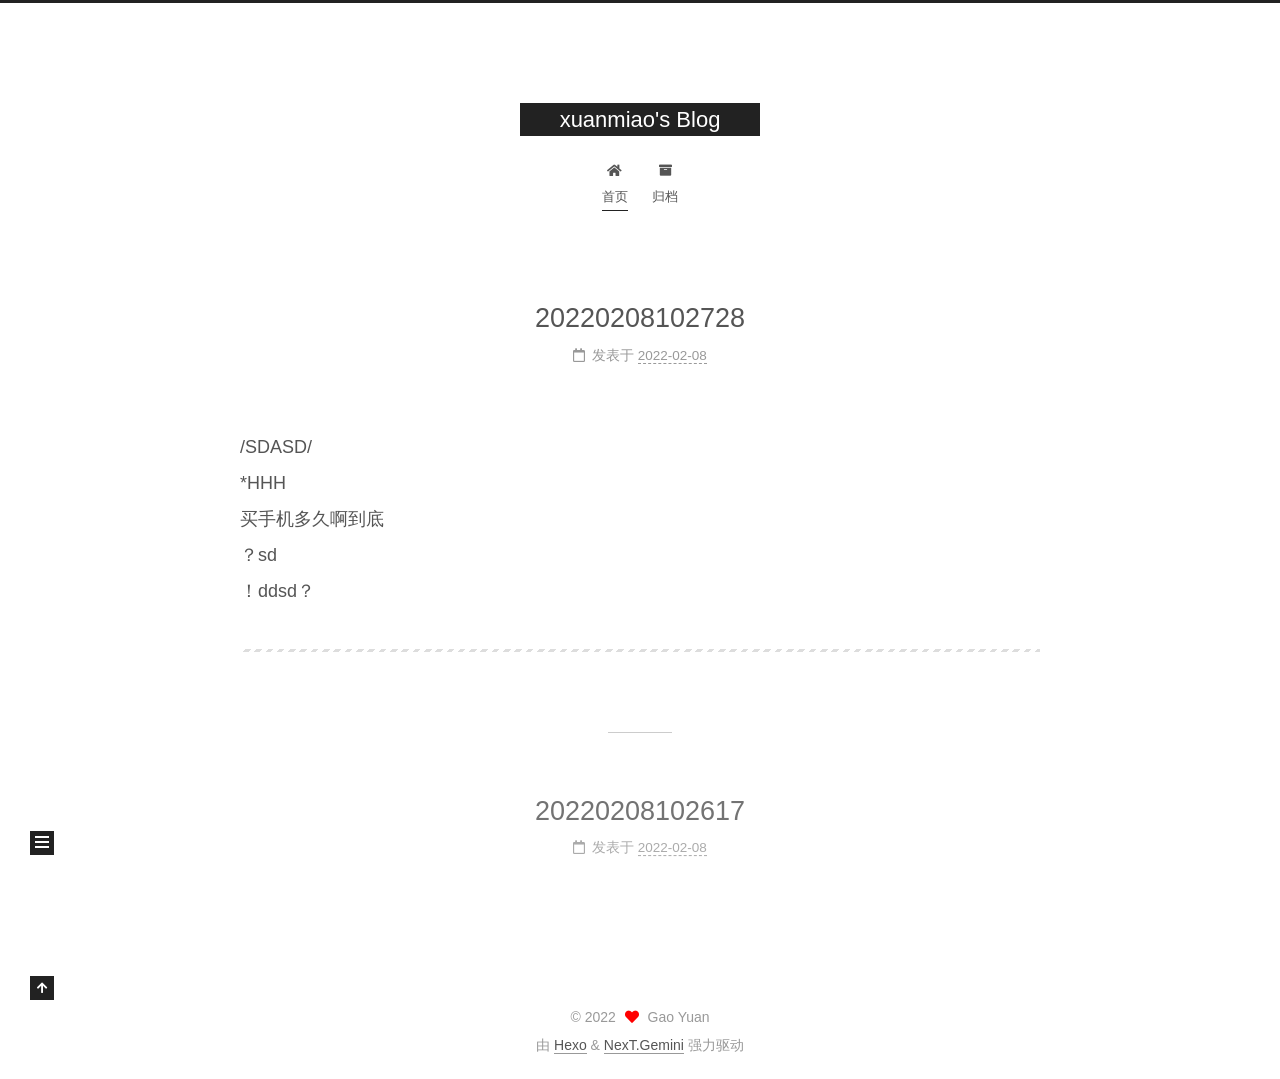
==== commit b5ab2d5c: "Site updated: 2022-02-08 10:28:56" ====
--- a/index.html
+++ b/index.html
@@ -72,9 +72,9 @@
   </style>
 </noscript>
 
+
+<style>.github-emoji { position: relative; display: inline-block; width: 1.2em; min-height: 1.2em; overflow: hidden; vertical-align: top; color: transparent; }  .github-emoji > span { position: relative; z-index: 10; }  .github-emoji img, .github-emoji .fancybox { margin: 0 !important; padding: 0 !important; border: none !important; outline: none !important; text-decoration: none !important; user-select: none !important; cursor: auto !important; }  .github-emoji img { height: 1.2em !important; width: 1.2em !important; position: absolute !important; left: 50% !important; top: 50% !important; transform: translate(-50%, -50%) !important; user-select: none !important; cursor: auto !important; } .github-emoji-fallback { color: inherit; } .github-emoji-fallback img { opacity: 0 !important; }</style>
 <link rel="alternate" href="/atom.xml" title="xuanmiao's Blog" type="application/atom+xml">
-
-<style>.github-emoji { position: relative; display: inline-block; width: 1.2em; min-height: 1.2em; overflow: hidden; vertical-align: top; color: transparent; }  .github-emoji > span { position: relative; z-index: 10; }  .github-emoji img, .github-emoji .fancybox { margin: 0 !important; padding: 0 !important; border: none !important; outline: none !important; text-decoration: none !important; user-select: none !important; cursor: auto !important; }  .github-emoji img { height: 1.2em !important; width: 1.2em !important; position: absolute !important; left: 50% !important; top: 50% !important; transform: translate(-50%, -50%) !important; user-select: none !important; cursor: auto !important; } .github-emoji-fallback { color: inherit; } .github-emoji-fallback img { opacity: 0 !important; }</style>
 </head>
 
 <body itemscope itemtype="http://schema.org/WebPage">
@@ -144,6 +144,66 @@
 
           <div class="content index posts-expand">
             
+      
+  
+  
+  <article itemscope itemtype="http://schema.org/Article" class="post-block" lang="zh-CN">
+    <link itemprop="mainEntityOfPage" href="http://example.com/2022/02/08/20220208102728/">
+
+    <span hidden itemprop="author" itemscope itemtype="http://schema.org/Person">
+      <meta itemprop="image" content="/images/avatar.gif">
+      <meta itemprop="name" content="Gao Yuan">
+      <meta itemprop="description" content="">
+    </span>
+
+    <span hidden itemprop="publisher" itemscope itemtype="http://schema.org/Organization">
+      <meta itemprop="name" content="xuanmiao's Blog">
+    </span>
+      <header class="post-header">
+        <h2 class="post-title" itemprop="name headline">
+          
+            <a href="/2022/02/08/20220208102728/" class="post-title-link" itemprop="url">20220208102728</a>
+        </h2>
+
+        <div class="post-meta">
+            <span class="post-meta-item">
+              <span class="post-meta-item-icon">
+                <i class="far fa-calendar"></i>
+              </span>
+              <span class="post-meta-item-text">发表于</span>
+              
+
+              <time title="创建时间：2022-02-08 10:27:28 / 修改时间：10:28:47" itemprop="dateCreated datePublished" datetime="2022-02-08T10:27:28+08:00">2022-02-08</time>
+            </span>
+
+          
+
+        </div>
+      </header>
+
+    
+    
+    
+    <div class="post-body" itemprop="articleBody">
+
+      
+          <p>/SDASD/<br>*HHH<br>买手机多久啊到底<br>？sd<br>！ddsd？</p>
+<hr>
+
+      
+    </div>
+
+    
+    
+    
+      <footer class="post-footer">
+        <div class="post-eof"></div>
+      </footer>
+  </article>
+  
+  
+  
+
       
   
   
@@ -267,7 +327,7 @@
       <div class="site-state-item site-state-posts">
           <a href="/archives/">
         
-          <span class="site-state-item-count">1</span>
+          <span class="site-state-item-count">2</span>
           <span class="site-state-item-name">日志</span>
         </a>
       </div>
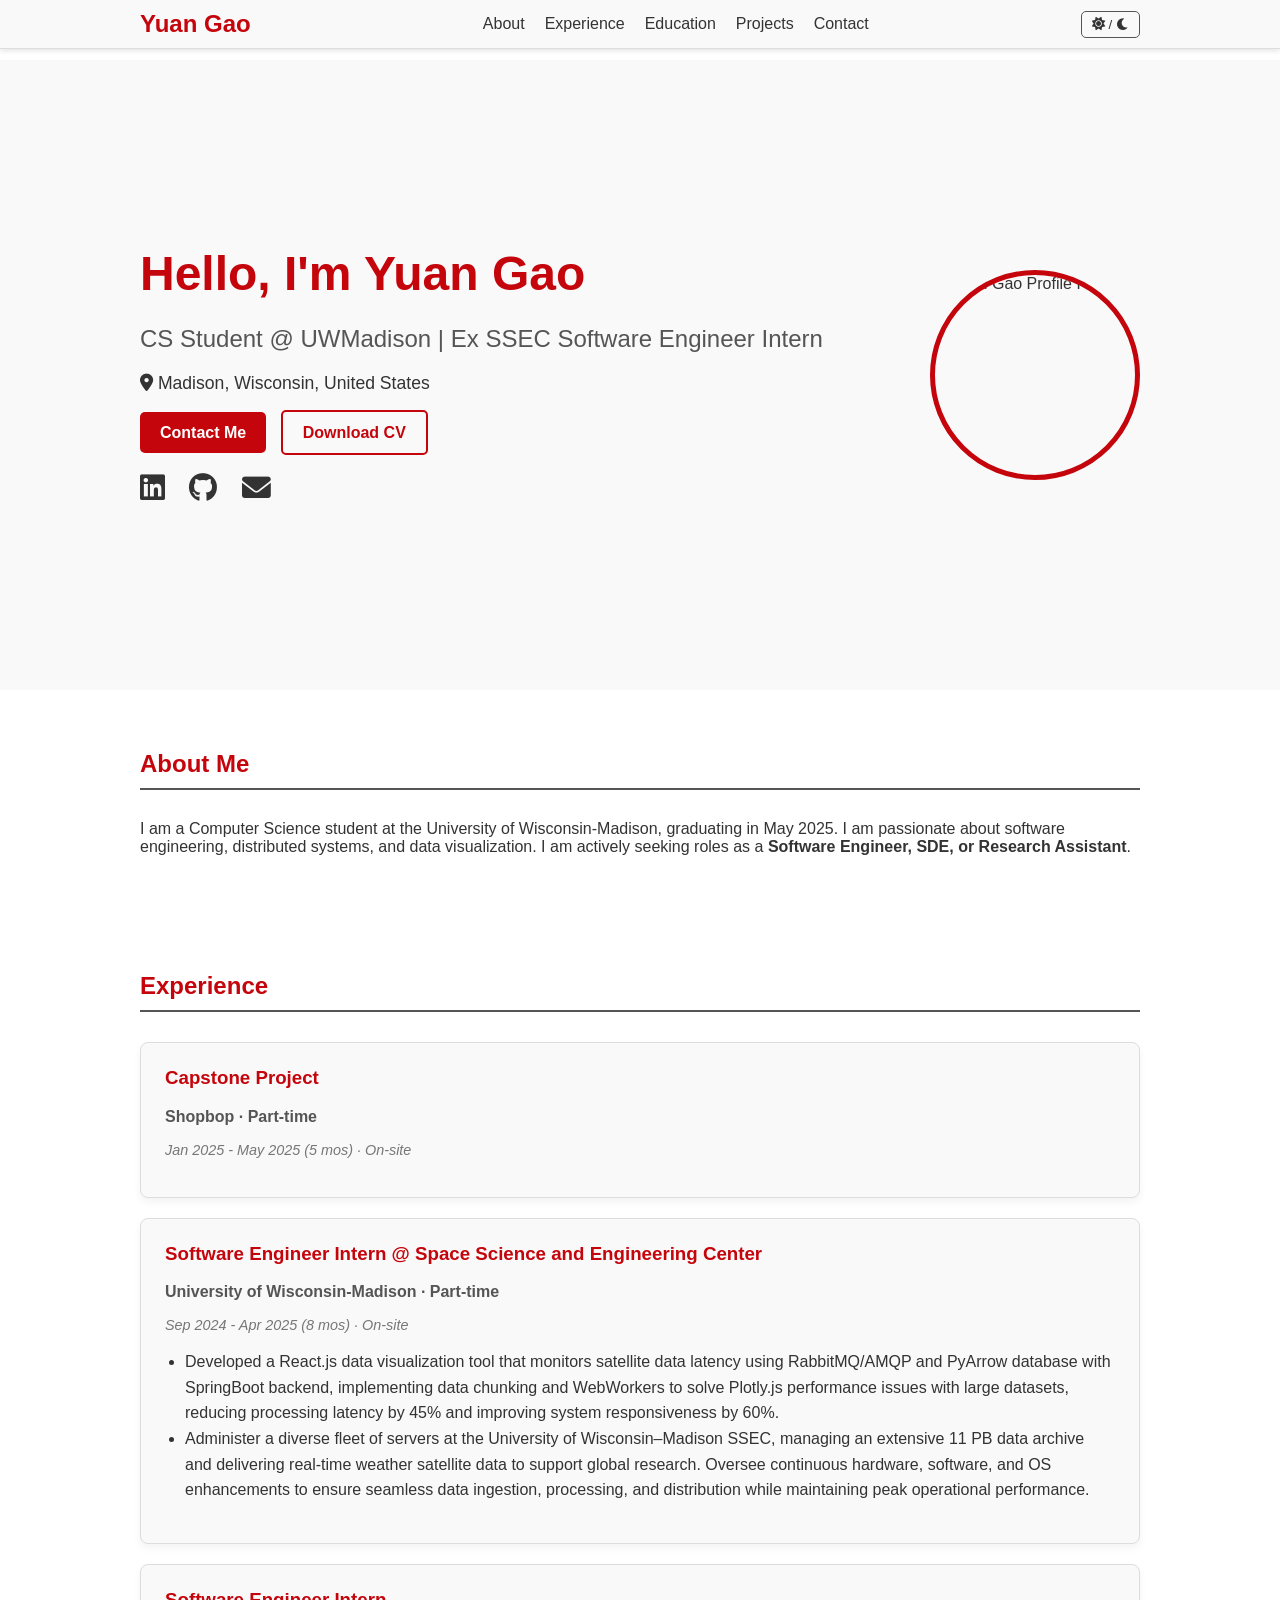
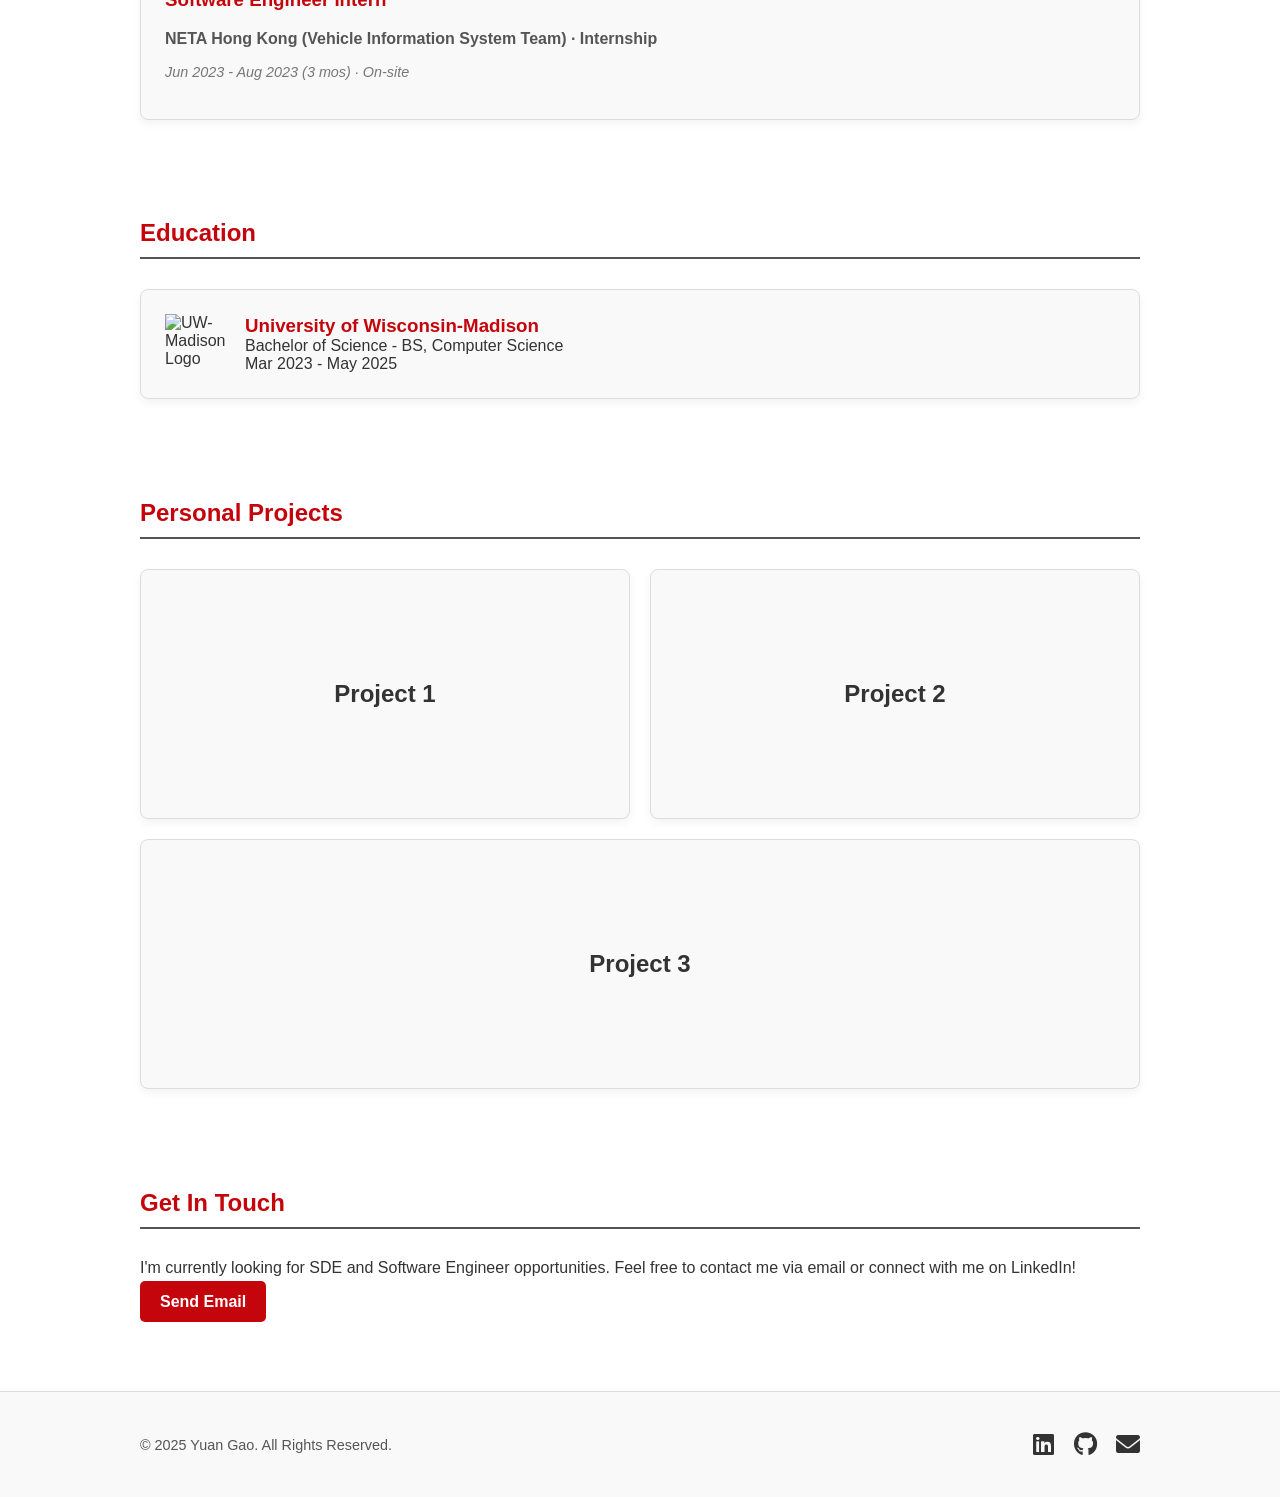
==== commit 602c0615: "first" ====
--- a/index.html
+++ b/index.html
@@ -1,419 +1,123 @@
 <!DOCTYPE html>
-<html lang="zh-CN">
+<html lang="en">
 <head>
-  <meta charset="UTF-8">
-<meta name="viewport" content="width=device-width, initial-scale=1, maximum-scale=2">
-<meta name="theme-color" content="#222">
-<meta name="generator" content="Hexo 6.0.0">
-  <link rel="apple-touch-icon" sizes="180x180" href="/images/apple-touch-icon-next.png">
-  <link rel="icon" type="image/png" sizes="32x32" href="/images/favicon-32x32-next.png">
-  <link rel="icon" type="image/png" sizes="16x16" href="/images/favicon-16x16-next.png">
-  <link rel="mask-icon" href="/images/logo.svg" color="#222">
+    <meta charset="UTF-8">
+    <meta name="viewport" content="width=device-width, initial-scale=1.0">
+    <title>Yuan Gao - Software Engineer</title>
+    <link rel="stylesheet" href="css/style.css">
+    <link rel="stylesheet" href="https://cdnjs.cloudflare.com/ajax/libs/font-awesome/6.0.0-beta3/css/all.min.css">
+</head>
+<body>
 
-<link rel="stylesheet" href="/css/main.css">
+    <nav class="navbar">
+        <div class="container">
+            <a href="#home" class="nav-logo">Yuan Gao</a>
+            <ul class="nav-menu">
+                <li><a href="#about">About</a></li>
+                <li><a href="#experience">Experience</a></li>
+                <li><a href="#education">Education</a></li>
+                <li><a href="#projects">Projects</a></li>
+                <li><a href="#contact">Contact</a></li>
+            </ul>
+            <button id="theme-toggle">
+                <i class="fas fa-sun"></i> / <i class="fas fa-moon"></i>
+            </button>
+        </div>
+    </nav>
 
-
-<link rel="stylesheet" href="/lib/font-awesome/css/all.min.css">
-
-<script id="hexo-configurations">
-    var NexT = window.NexT || {};
-    var CONFIG = {"hostname":"example.com","root":"/","scheme":"Gemini","version":"7.8.0","exturl":false,"sidebar":{"position":"left","display":"post","padding":18,"offset":12,"onmobile":false},"copycode":{"enable":false,"show_result":false,"style":null},"back2top":{"enable":true,"sidebar":false,"scrollpercent":false},"bookmark":{"enable":false,"color":"#222","save":"auto"},"fancybox":false,"mediumzoom":false,"lazyload":false,"pangu":false,"comments":{"style":"tabs","active":null,"storage":true,"lazyload":false,"nav":null},"algolia":{"hits":{"per_page":10},"labels":{"input_placeholder":"Search for Posts","hits_empty":"We didn't find any results for the search: ${query}","hits_stats":"${hits} results found in ${time} ms"}},"localsearch":{"enable":false,"trigger":"auto","top_n_per_article":1,"unescape":false,"preload":false},"motion":{"enable":true,"async":false,"transition":{"post_block":"fadeIn","post_header":"slideDownIn","post_body":"slideDownIn","coll_header":"slideLeftIn","sidebar":"slideUpIn"}},"path":"search.xml"};
-  </script>
-
-  <meta property="og:type" content="website">
-<meta property="og:title" content="xuanmiao&#39;s Blog">
-<meta property="og:url" content="http://example.com/index.html">
-<meta property="og:site_name" content="xuanmiao&#39;s Blog">
-<meta property="og:locale" content="zh_CN">
-<meta property="article:author" content="Gao Yuan">
-<meta name="twitter:card" content="summary">
-
-<link rel="canonical" href="http://example.com/">
-
-
-<script id="page-configurations">
-  // https://hexo.io/docs/variables.html
-  CONFIG.page = {
-    sidebar: "",
-    isHome : true,
-    isPost : false,
-    lang   : 'zh-CN'
-  };
-</script>
-
-  <title>xuanmiao's Blog</title>
-  
-
-
-
-
-
-
-  <noscript>
-  <style>
-  .use-motion .brand,
-  .use-motion .menu-item,
-  .sidebar-inner,
-  .use-motion .post-block,
-  .use-motion .pagination,
-  .use-motion .comments,
-  .use-motion .post-header,
-  .use-motion .post-body,
-  .use-motion .collection-header { opacity: initial; }
-
-  .use-motion .site-title,
-  .use-motion .site-subtitle {
-    opacity: initial;
-    top: initial;
-  }
-
-  .use-motion .logo-line-before i { left: initial; }
-  .use-motion .logo-line-after i { right: initial; }
-  </style>
-</noscript>
-
-
-<style>.github-emoji { position: relative; display: inline-block; width: 1.2em; min-height: 1.2em; overflow: hidden; vertical-align: top; color: transparent; }  .github-emoji > span { position: relative; z-index: 10; }  .github-emoji img, .github-emoji .fancybox { margin: 0 !important; padding: 0 !important; border: none !important; outline: none !important; text-decoration: none !important; user-select: none !important; cursor: auto !important; }  .github-emoji img { height: 1.2em !important; width: 1.2em !important; position: absolute !important; left: 50% !important; top: 50% !important; transform: translate(-50%, -50%) !important; user-select: none !important; cursor: auto !important; } .github-emoji-fallback { color: inherit; } .github-emoji-fallback img { opacity: 0 !important; }</style>
-<link rel="alternate" href="/atom.xml" title="xuanmiao's Blog" type="application/atom+xml">
-</head>
-
-<body itemscope itemtype="http://schema.org/WebPage">
-  <div class="container use-motion">
-    <div class="headband"></div>
-
-    <header class="header" itemscope itemtype="http://schema.org/WPHeader">
-      <div class="header-inner"><div class="site-brand-container">
-  <div class="site-nav-toggle">
-    <div class="toggle" aria-label="切换导航栏">
-      <span class="toggle-line toggle-line-first"></span>
-      <span class="toggle-line toggle-line-middle"></span>
-      <span class="toggle-line toggle-line-last"></span>
-    </div>
-  </div>
-
-  <div class="site-meta">
-
-    <a href="/" class="brand" rel="start">
-      <span class="logo-line-before"><i></i></span>
-      <h1 class="site-title">xuanmiao's Blog</h1>
-      <span class="logo-line-after"><i></i></span>
-    </a>
-  </div>
-
-  <div class="site-nav-right">
-    <div class="toggle popup-trigger">
-    </div>
-  </div>
-</div>
-
-
-
-
-<nav class="site-nav">
-  <ul id="menu" class="main-menu menu">
-        <li class="menu-item menu-item-home">
-
-    <a href="/" rel="section"><i class="fa fa-home fa-fw"></i>首页</a>
-
-  </li>
-        <li class="menu-item menu-item-archives">
-
-    <a href="/archives/" rel="section"><i class="fa fa-archive fa-fw"></i>归档</a>
-
-  </li>
-  </ul>
-</nav>
-
-
-
-
-</div>
+    <header class="hero" id="home">
+        <div class="container hero-content">
+            <div class="hero-text">
+                <h1>Hello, I'm Yuan Gao</h1>
+                <p class="headline">CS Student @ UWMadison | Ex SSEC Software Engineer Intern</p>
+                <p class="location">
+                    <i class="fas fa-map-marker-alt"></i> Madison, Wisconsin, United States
+                </p>
+                <div class="hero-buttons">
+                    <a href="#contact" class="btn btn-primary">Contact Me</a>
+                    <a href="#" class="btn btn-secondary">Download CV</a>
+                </div>
+                <div class="social-links">
+                    <a href="https://www.linkedin.com/in/YOUR-LINKEDIN-ID" target="_blank" title="LinkedIn"><i class="fab fa-linkedin"></i></a>
+                    <a href="https://github.com/YOUR-GITHUB-ID" target="_blank" title="GitHub"><i class="fab fa-github"></i></a>
+                    <a href="mailto:your-email@example.com" title="Email"><i class="fas fa-envelope"></i></a>
+                </div>
+            </div>
+            <img src="https://media.licdn.com/dms/image/v2/D5635AQHSLJ6NBQHLqA/profile-framedphoto-shrink_200_200/profile-framedphoto-shrink_200_200/0/1735105681492?e=1763431200&v=beta&t=D9RCbk7unt6zd1SPo1S2kjcOIWQYkdqCXMbql5dlAp4" alt="Yuan Gao Profile Photo" class="profile-pic">
+        </div>
     </header>
 
+    <section id="about" class="container section">
+        <h2>About Me</h2>
+        <p>I am a Computer Science student at the University of Wisconsin-Madison, graduating in May 2025. I am passionate about software engineering, distributed systems, and data visualization. I am actively seeking roles as a <strong>Software Engineer, SDE, or Research Assistant</strong>.</p>
+    </section>
+
+    <section id="experience" class="container section">
+        <h2>Experience</h2>
+        <div class="experience-grid">
+
+            <div class="card experience-card">
+                <h3>Capstone Project</h3>
+                <p class="company">Shopbop · Part-time</p>
+                <p class="date">Jan 2025 - May 2025 (5 mos) · On-site</p>
+            </div>
+
+            <div class="card experience-card">
+                <h3>Software Engineer Intern @ Space Science and Engineering Center</h3>
+                <p class="company">University of Wisconsin-Madison · Part-time</p>
+                <p class="date">Sep 2024 - Apr 2025 (8 mos) · On-site</p>
+                <ul>
+                    <li>Developed a React.js data visualization tool that monitors satellite data latency using RabbitMQ/AMQP and PyArrow database with SpringBoot backend, implementing data chunking and WebWorkers to solve Plotly.js performance issues with large datasets, reducing processing latency by 45% and improving system responsiveness by 60%.</li>
+                    <li>Administer a diverse fleet of servers at the University of Wisconsin–Madison SSEC, managing an extensive 11 PB data archive and delivering real-time weather satellite data to support global research. Oversee continuous hardware, software, and OS enhancements to ensure seamless data ingestion, processing, and distribution while maintaining peak operational performance.</li>
+                </ul>
+            </div>
+
+            <div class="card experience-card">
+                <h3>Software Engineer Intern</h3>
+                <p class="company">NETA Hong Kong (Vehicle Information System Team) · Internship</p>
+                <p class="date">Jun 2023 - Aug 2023 (3 mos) · On-site</p>
+            </div>
+        </div>
+    </section>
     
-  <div class="back-to-top">
-    <i class="fa fa-arrow-up"></i>
-    <span>0%</span>
-  </div>
+    <section id="education" class="container section">
+        <h2>Education</h2>
+        <div class="card education-card">
+            <img src="https://media.licdn.com/dms/image/v2/C560BAQFyYW54n5mwAw/company-logo_100_100/company-logo_100_100/0/1630601304331/university_of_wisconsin_madison_logo?e=1764201600&v=beta&t=B6zAxkljHLc743pNUT64IxnCzKSRGxagZJ4DvGpI4Gk" alt="UW-Madison Logo" class="company-logo">
+            <div class="education-details">
+                <h3>University of Wisconsin-Madison</h3>
+                <p>Bachelor of Science - BS, Computer Science</p>
+                <p>Mar 2023 - May 2025</p>
+            </div>
+        </div>
+    </section>
 
+    <section id="projects" class="container section">
+        <h2>Personal Projects</h2>
+        <div class="project-grid">
+            <div class="card project-card" data-original-text="Project 1 (e.g., EchoSight)">Project 1</div>
+            <div class="card project-card" data-original-text="Project 2 (e.g., Distributed System)">Project 2</div>
+            <div class="card project-card" data-original-text="Project 3 (e.g., Personal Website)">Project 3</div>
+        </div>
+    </section>
+    
+    <section id="contact" class="container section">
+        <h2>Get In Touch</h2>
+        <p>I'm currently looking for SDE and Software Engineer opportunities. Feel free to contact me via email or connect with me on LinkedIn!</p>
+        <a href="mailto:your-email@example.com" class="btn btn-primary">Send Email</a>
+    </section>
 
-    <main class="main">
-      <div class="main-inner">
-        <div class="content-wrap">
-          
+    <footer>
+        <div class="container footer-content">
+            <p class="copyright">&copy; 2025 Yuan Gao. All Rights Reserved.</p>
+            <div class="social-links footer-links">
+                <a href="https://www.linkedin.com/in/YOUR-LINKEDIN-ID" target="_blank" title="LinkedIn"><i class="fab fa-linkedin"></i></a>
+                <a href="https://github.com/YOUR-GITHUB-ID" target="_blank" title="GitHub"><i class="fab fa-github"></i></a>
+                <a href="mailto:your-email@example.com" title="Email"><i class="fas fa-envelope"></i></a>
+            </div>
+        </div>
+    </footer>
 
-          <div class="content index posts-expand">
-            
-      
-  
-  
-  <article itemscope itemtype="http://schema.org/Article" class="post-block" lang="zh-CN">
-    <link itemprop="mainEntityOfPage" href="http://example.com/2022/02/08/20220208102728/">
-
-    <span hidden itemprop="author" itemscope itemtype="http://schema.org/Person">
-      <meta itemprop="image" content="/images/avatar.gif">
-      <meta itemprop="name" content="Gao Yuan">
-      <meta itemprop="description" content="">
-    </span>
-
-    <span hidden itemprop="publisher" itemscope itemtype="http://schema.org/Organization">
-      <meta itemprop="name" content="xuanmiao's Blog">
-    </span>
-      <header class="post-header">
-        <h2 class="post-title" itemprop="name headline">
-          
-            <a href="/2022/02/08/20220208102728/" class="post-title-link" itemprop="url">20220208102728</a>
-        </h2>
-
-        <div class="post-meta">
-            <span class="post-meta-item">
-              <span class="post-meta-item-icon">
-                <i class="far fa-calendar"></i>
-              </span>
-              <span class="post-meta-item-text">发表于</span>
-              
-
-              <time title="创建时间：2022-02-08 10:27:28 / 修改时间：10:28:47" itemprop="dateCreated datePublished" datetime="2022-02-08T10:27:28+08:00">2022-02-08</time>
-            </span>
-
-          
-
-        </div>
-      </header>
-
-    
-    
-    
-    <div class="post-body" itemprop="articleBody">
-
-      
-          <p>/SDASD/<br>*HHH<br>买手机多久啊到底<br>？sd<br>！ddsd？</p>
-<hr>
-
-      
-    </div>
-
-    
-    
-    
-      <footer class="post-footer">
-        <div class="post-eof"></div>
-      </footer>
-  </article>
-  
-  
-  
-
-      
-  
-  
-  <article itemscope itemtype="http://schema.org/Article" class="post-block" lang="zh-CN">
-    <link itemprop="mainEntityOfPage" href="http://example.com/2022/02/08/20220208102617/">
-
-    <span hidden itemprop="author" itemscope itemtype="http://schema.org/Person">
-      <meta itemprop="image" content="/images/avatar.gif">
-      <meta itemprop="name" content="Gao Yuan">
-      <meta itemprop="description" content="">
-    </span>
-
-    <span hidden itemprop="publisher" itemscope itemtype="http://schema.org/Organization">
-      <meta itemprop="name" content="xuanmiao's Blog">
-    </span>
-      <header class="post-header">
-        <h2 class="post-title" itemprop="name headline">
-          
-            <a href="/2022/02/08/20220208102617/" class="post-title-link" itemprop="url">20220208102617</a>
-        </h2>
-
-        <div class="post-meta">
-            <span class="post-meta-item">
-              <span class="post-meta-item-icon">
-                <i class="far fa-calendar"></i>
-              </span>
-              <span class="post-meta-item-text">发表于</span>
-
-              <time title="创建时间：2022-02-08 10:26:17" itemprop="dateCreated datePublished" datetime="2022-02-08T10:26:17+08:00">2022-02-08</time>
-            </span>
-
-          
-
-        </div>
-      </header>
-
-    
-    
-    
-    <div class="post-body" itemprop="articleBody">
-
-      
-          
-      
-    </div>
-
-    
-    
-    
-      <footer class="post-footer">
-        <div class="post-eof"></div>
-      </footer>
-  </article>
-  
-  
-  
-
-
-  
-
-
-
-          </div>
-          
-
-<script>
-  window.addEventListener('tabs:register', () => {
-    let { activeClass } = CONFIG.comments;
-    if (CONFIG.comments.storage) {
-      activeClass = localStorage.getItem('comments_active') || activeClass;
-    }
-    if (activeClass) {
-      let activeTab = document.querySelector(`a[href="#comment-${activeClass}"]`);
-      if (activeTab) {
-        activeTab.click();
-      }
-    }
-  });
-  if (CONFIG.comments.storage) {
-    window.addEventListener('tabs:click', event => {
-      if (!event.target.matches('.tabs-comment .tab-content .tab-pane')) return;
-      let commentClass = event.target.classList[1];
-      localStorage.setItem('comments_active', commentClass);
-    });
-  }
-</script>
-
-        </div>
-          
-  
-  <div class="toggle sidebar-toggle">
-    <span class="toggle-line toggle-line-first"></span>
-    <span class="toggle-line toggle-line-middle"></span>
-    <span class="toggle-line toggle-line-last"></span>
-  </div>
-
-  <aside class="sidebar">
-    <div class="sidebar-inner">
-
-      <ul class="sidebar-nav motion-element">
-        <li class="sidebar-nav-toc">
-          文章目录
-        </li>
-        <li class="sidebar-nav-overview">
-          站点概览
-        </li>
-      </ul>
-
-      <!--noindex-->
-      <div class="post-toc-wrap sidebar-panel">
-      </div>
-      <!--/noindex-->
-
-      <div class="site-overview-wrap sidebar-panel">
-        <div class="site-author motion-element" itemprop="author" itemscope itemtype="http://schema.org/Person">
-  <p class="site-author-name" itemprop="name">Gao Yuan</p>
-  <div class="site-description" itemprop="description"></div>
-</div>
-<div class="site-state-wrap motion-element">
-  <nav class="site-state">
-      <div class="site-state-item site-state-posts">
-          <a href="/archives/">
-        
-          <span class="site-state-item-count">2</span>
-          <span class="site-state-item-name">日志</span>
-        </a>
-      </div>
-  </nav>
-</div>
-
-
-
-      </div>
-
-    </div>
-  </aside>
-  <div id="sidebar-dimmer"></div>
-
-
-      </div>
-    </main>
-
-    <footer class="footer">
-      <div class="footer-inner">
-        
-
-        
-
-<div class="copyright">
-  
-  &copy; 
-  <span itemprop="copyrightYear">2022</span>
-  <span class="with-love">
-    <i class="fa fa-heart"></i>
-  </span>
-  <span class="author" itemprop="copyrightHolder">Gao Yuan</span>
-</div>
-  <div class="powered-by">由 <a href="https://hexo.io/" class="theme-link" rel="noopener" target="_blank">Hexo</a> & <a href="https://theme-next.org/" class="theme-link" rel="noopener" target="_blank">NexT.Gemini</a> 强力驱动
-  </div>
-
-        
-
-
-
-
-
-
-
-
-      </div>
-    </footer>
-  </div>
-
-  
-  <script src="/lib/anime.min.js"></script>
-  <script src="/lib/velocity/velocity.min.js"></script>
-  <script src="/lib/velocity/velocity.ui.min.js"></script>
-
-<script src="/js/utils.js"></script>
-
-<script src="/js/motion.js"></script>
-
-
-<script src="/js/schemes/pisces.js"></script>
-
-
-<script src="/js/next-boot.js"></script>
-
-
-
-
-  
-
-
-
-
-
-
-
-
-
-
-
-
-
-
-
-  
-
-  
-
+    <script src="js/script.js" defer></script>
 </body>
-</html>
+</html>
--- a/css/style.css
+++ b/css/style.css
@@ -0,0 +1,337 @@
+/* 1. 基础和变量 (与上次相同) */
+:root {
+    --bg-color-light: #ffffff;
+    --text-color-light: #333;
+    --card-bg-light: #f9f9f9;
+    --primary-color: #c5050c; /* UW-Madison 红色 */
+    --grey-text: #555;
+    
+    --bg-color-dark: #121212;
+    --text-color-dark: #f0f0f0;
+    --card-bg-dark: #1e1e1e;
+}
+
+html {
+    scroll-behavior: smooth; 
+}
+
+body {
+    font-family: -apple-system, BlinkMacSystemFont, "Segoe UI", Roboto, "Helvetica Neue", Arial, sans-serif;
+    margin: 0;
+    padding: 0;
+    background-color: var(--bg-color-light);
+    color: var(--text-color-light);
+    transition: background-color 0.3s ease, color 0.3s ease;
+    padding-top: 60px; 
+}
+
+/* 2. 暗黑模式 */
+body.dark-mode {
+    background-color: var(--bg-color-dark);
+    color: var(--text-color-dark);
+}
+
+.container {
+    width: 90%;
+    max-width: 1000px;
+    margin: 0 auto;
+    padding: 20px 0;
+}
+
+/* 通用卡片样式 */
+.card {
+    background-color: var(--card-bg-light);
+    border: 1px solid #ddd;
+    border-radius: 8px;
+    box-shadow: 0 4px 8px rgba(0,0,0,0.05);
+    padding: 24px;
+    transition: all 0.3s ease;
+    
+    /* 滚动显示 (Scroll Reveal) 的初始状态 */
+    opacity: 0;
+    transform: translateY(30px);
+}
+
+body.dark-mode .card {
+    background-color: var(--card-bg-dark);
+    border-color: #333;
+    box-shadow: 0 4px 8px rgba(0,0,0,0.2);
+}
+
+/* 滚动显示 (Scroll Reveal) 的激活状态 */
+.card.visible {
+    opacity: 1;
+    transform: translateY(0);
+}
+
+.section {
+    padding: 40px 0;
+}
+
+h1, h2, h3 {
+    color: var(--primary-color);
+}
+
+h2 {
+    border-bottom: 2px solid var(--grey-text);
+    padding-bottom: 10px;
+    margin-bottom: 30px;
+}
+
+/* 3. 导航栏 (Navbar) - Flexbox 布局 */
+.navbar {
+    background-color: var(--card-bg-light);
+    border-bottom: 1px solid #ddd;
+    box-shadow: 0 2px 5px rgba(0,0,0,0.1);
+    position: fixed; 
+    top: 0;
+    left: 0;
+    width: 100%;
+    z-index: 1000;
+}
+body.dark-mode .navbar {
+    background-color: var(--card-bg-dark);
+    border-bottom-color: #333;
+}
+.navbar .container {
+    display: flex;
+    justify-content: space-between;
+    align-items: center;
+    padding-top: 10px;
+    padding-bottom: 10px;
+}
+.nav-logo {
+    font-size: 1.5rem;
+    font-weight: bold;
+    color: var(--primary-color);
+    text-decoration: none;
+}
+.nav-menu {
+    display: flex;
+    list-style: none;
+    margin: 0;
+    padding: 0;
+}
+.nav-menu li {
+    margin-left: 20px;
+}
+.nav-menu a {
+    text-decoration: none;
+    color: var(--text-color-light);
+    font-weight: 500;
+    transition: color 0.3s ease;
+}
+body.dark-mode .nav-menu a {
+    color: var(--text-color-dark);
+}
+.nav-menu a:hover {
+    color: var(--primary-color);
+}
+
+#theme-toggle {
+    background: none;
+    border: 1px solid var(--grey-text);
+    color: var(--text-color-light);
+    cursor: pointer;
+    border-radius: 5px;
+    padding: 5px 10px;
+}
+body.dark-mode #theme-toggle {
+    color: var(--text-color-dark);
+    border-color: var(--grey-text);
+}
+
+/* 4. 个人简介 (Hero) - Flexbox 布局 */
+.hero {
+    background-color: var(--card-bg-light);
+    min-height: 70vh;
+    display: flex;
+    align-items: center;
+}
+body.dark-mode .hero {
+    background-color: var(--card-bg-dark);
+}
+.hero-content {
+    display: flex;
+    justify-content: space-between;
+    align-items: center;
+    gap: 40px;
+}
+.hero-text h1 {
+    font-size: 3rem;
+    margin: 0 0 10px 0;
+}
+.hero-text .headline {
+    font-size: 1.5rem;
+    color: var(--grey-text);
+    margin-bottom: 20px;
+}
+body.dark-mode .hero-text .headline {
+    color: #aaa;
+}
+.hero-text .location {
+    font-size: 1.1rem;
+    margin-bottom: 30px;
+}
+.profile-pic {
+    width: 200px;
+    height: 200px;
+    border-radius: 50%; 
+    object-fit: cover;
+    border: 5px solid var(--primary-color);
+}
+.btn {
+    text-decoration: none;
+    padding: 12px 20px;
+    border-radius: 5px;
+    font-weight: bold;
+    transition: all 0.3s ease;
+    margin-right: 10px;
+}
+.btn-primary {
+    background-color: var(--primary-color);
+    color: #fff;
+}
+.btn-primary:hover {
+    opacity: 0.8;
+}
+.btn-secondary {
+    background-color: transparent;
+    border: 2px solid var(--primary-color);
+    color: var(--primary-color);
+}
+.btn-secondary:hover {
+    background-color: var(--primary-color);
+    color: #fff;
+}
+.social-links {
+    margin-top: 30px;
+}
+.social-links a {
+    color: var(--text-color-light);
+    font-size: 1.8rem;
+    margin-right: 20px;
+    transition: color 0.3s ease;
+}
+body.dark-mode .social-links a {
+    color: var(--text-color-dark);
+}
+.social-links a:hover {
+    color: var(--primary-color);
+}
+
+/* 5. 经验 (Experience) */
+.experience-grid {
+    display: grid;
+    gap: 20px;
+}
+.experience-card h3 {
+    margin-top: 0;
+}
+.experience-card .company {
+    font-weight: bold;
+    color: var(--grey-text);
+}
+body.dark-mode .experience-card .company {
+    color: #aaa;
+}
+.experience-card .date {
+    font-style: italic;
+    font-size: 0.9rem;
+    color: #777;
+    margin-bottom: 15px;
+}
+.experience-card ul {
+    padding-left: 20px;
+    line-height: 1.6;
+}
+
+/* (Education) - Flexbox  */
+.education-card {
+    display: flex;
+    align-items: center;
+    gap: 20px;
+}
+.company-logo {
+    width: 60px;
+    height: 60px;
+    object-fit: contain;
+}
+.education-details h3, .education-details p {
+    margin: 0;
+}
+
+/* 7. (Projects) - Flexbox  */
+.project-grid {
+    display: flex;
+    flex-wrap: wrap;
+    gap: 20px;
+}
+.project-card {
+    flex: 1 1 300px;
+    height: 200px;
+    display: flex;
+    align-items: center;
+    justify-content: center;
+    font-size: 1.5rem;
+    text-align: center;
+    font-weight: bold;
+}
+
+/* 8. 页脚 (Footer) - 新增样式 */
+footer {
+    background-color: var(--card-bg-light);
+    border-top: 1px solid #ddd;
+    margin-top: 40px;
+    padding: 10px 0;
+}
+body.dark-mode footer {
+    background-color: var(--card-bg-dark);
+    border-top-color: #333;
+}
+.footer-content {
+    display: flex;
+    justify-content: space-between;
+    align-items: center;
+}
+.copyright {
+    font-size: 0.9rem;
+    color: var(--grey-text);
+}
+body.dark-mode .copyright {
+    color: #aaa;
+}
+.footer-links {
+    margin-top: 0;
+}
+.footer-links a {
+    font-size: 1.5rem; 
+    margin-left: 15px;
+    margin-right: 0;
+}
+
+
+/* 9. 响应式布局 (Mobile) */
+@media (max-width: 768px) {
+    body {
+        padding-top: 50px;
+    }
+    .nav-menu {
+        display: none; 
+    }
+    .hero-content {
+        flex-direction: column-reverse; 
+        text-align: center;
+    }
+    .hero-text h1 {
+        font-size: 2.5rem;
+    }
+    .profile-pic {
+        width: 150px;
+        height: 150px;
+    }
+    .footer-content {
+        flex-direction: column;
+        gap: 10px;
+    }
+}
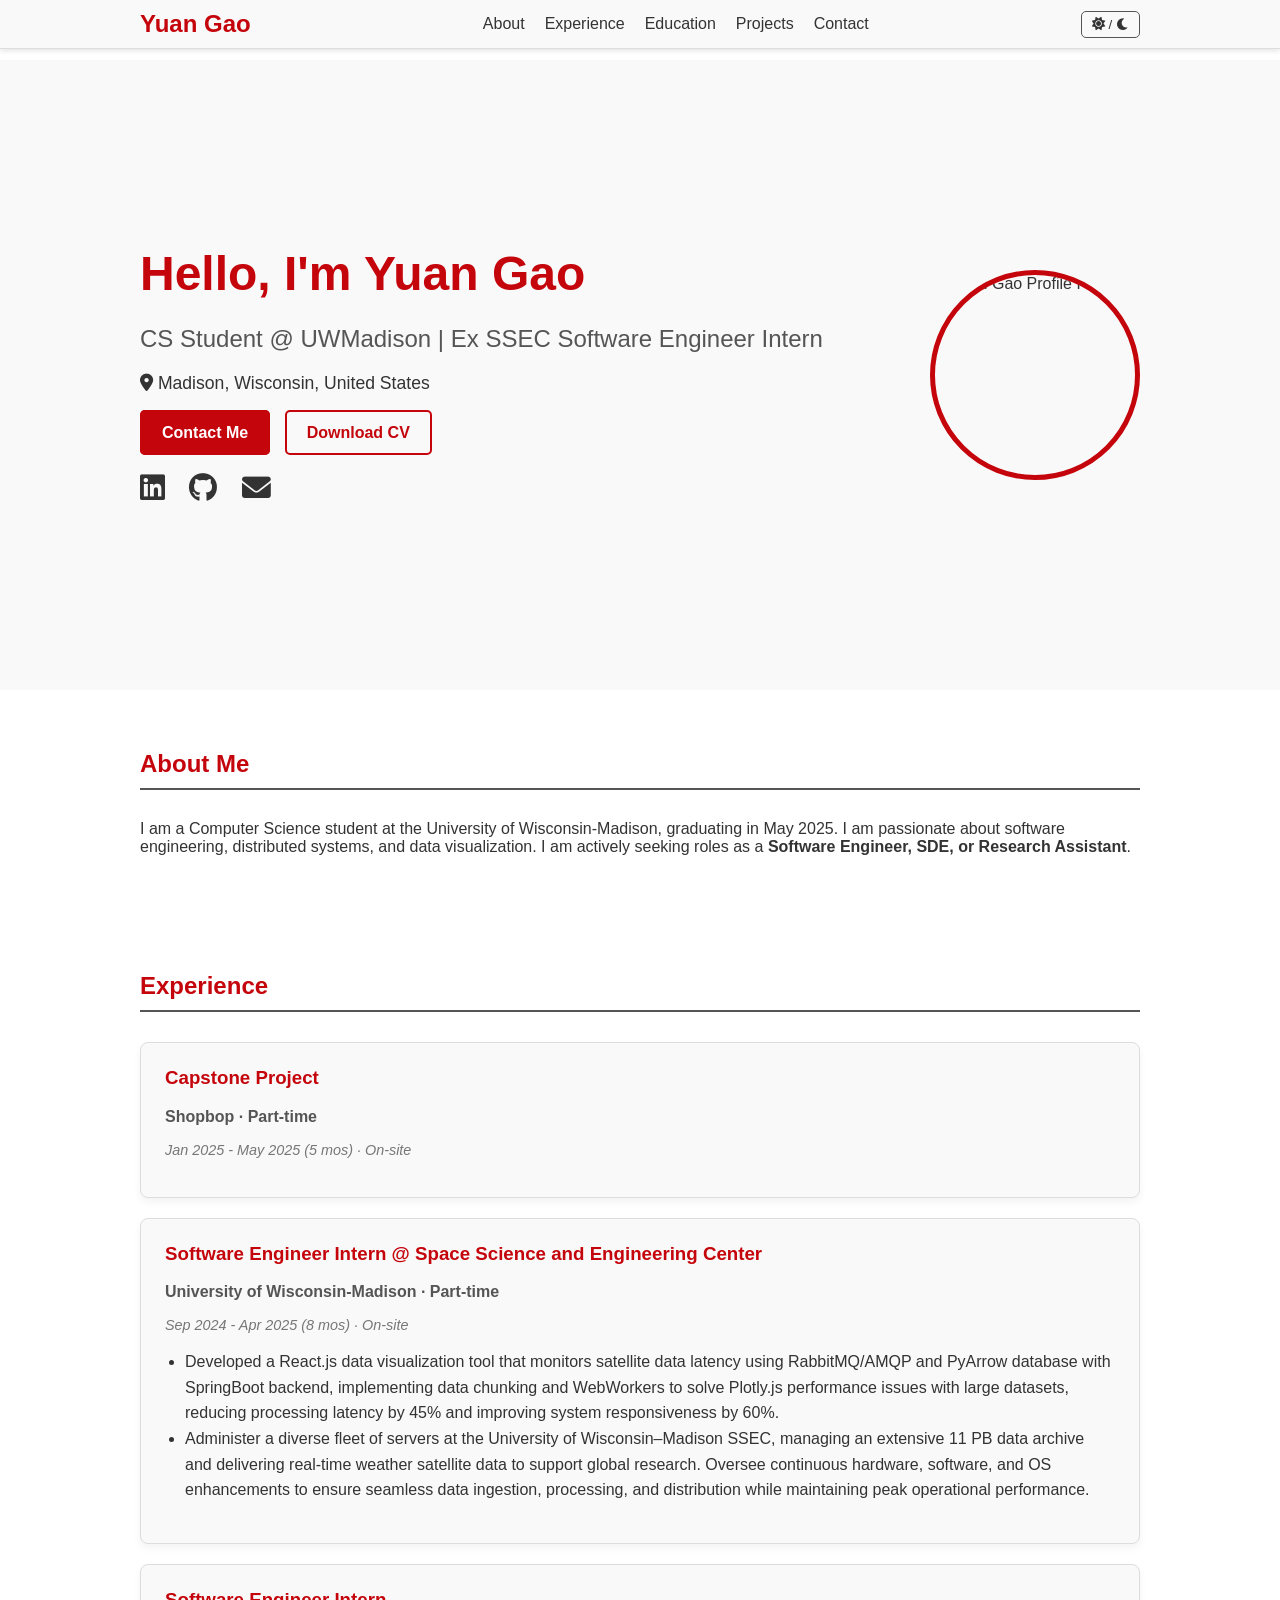
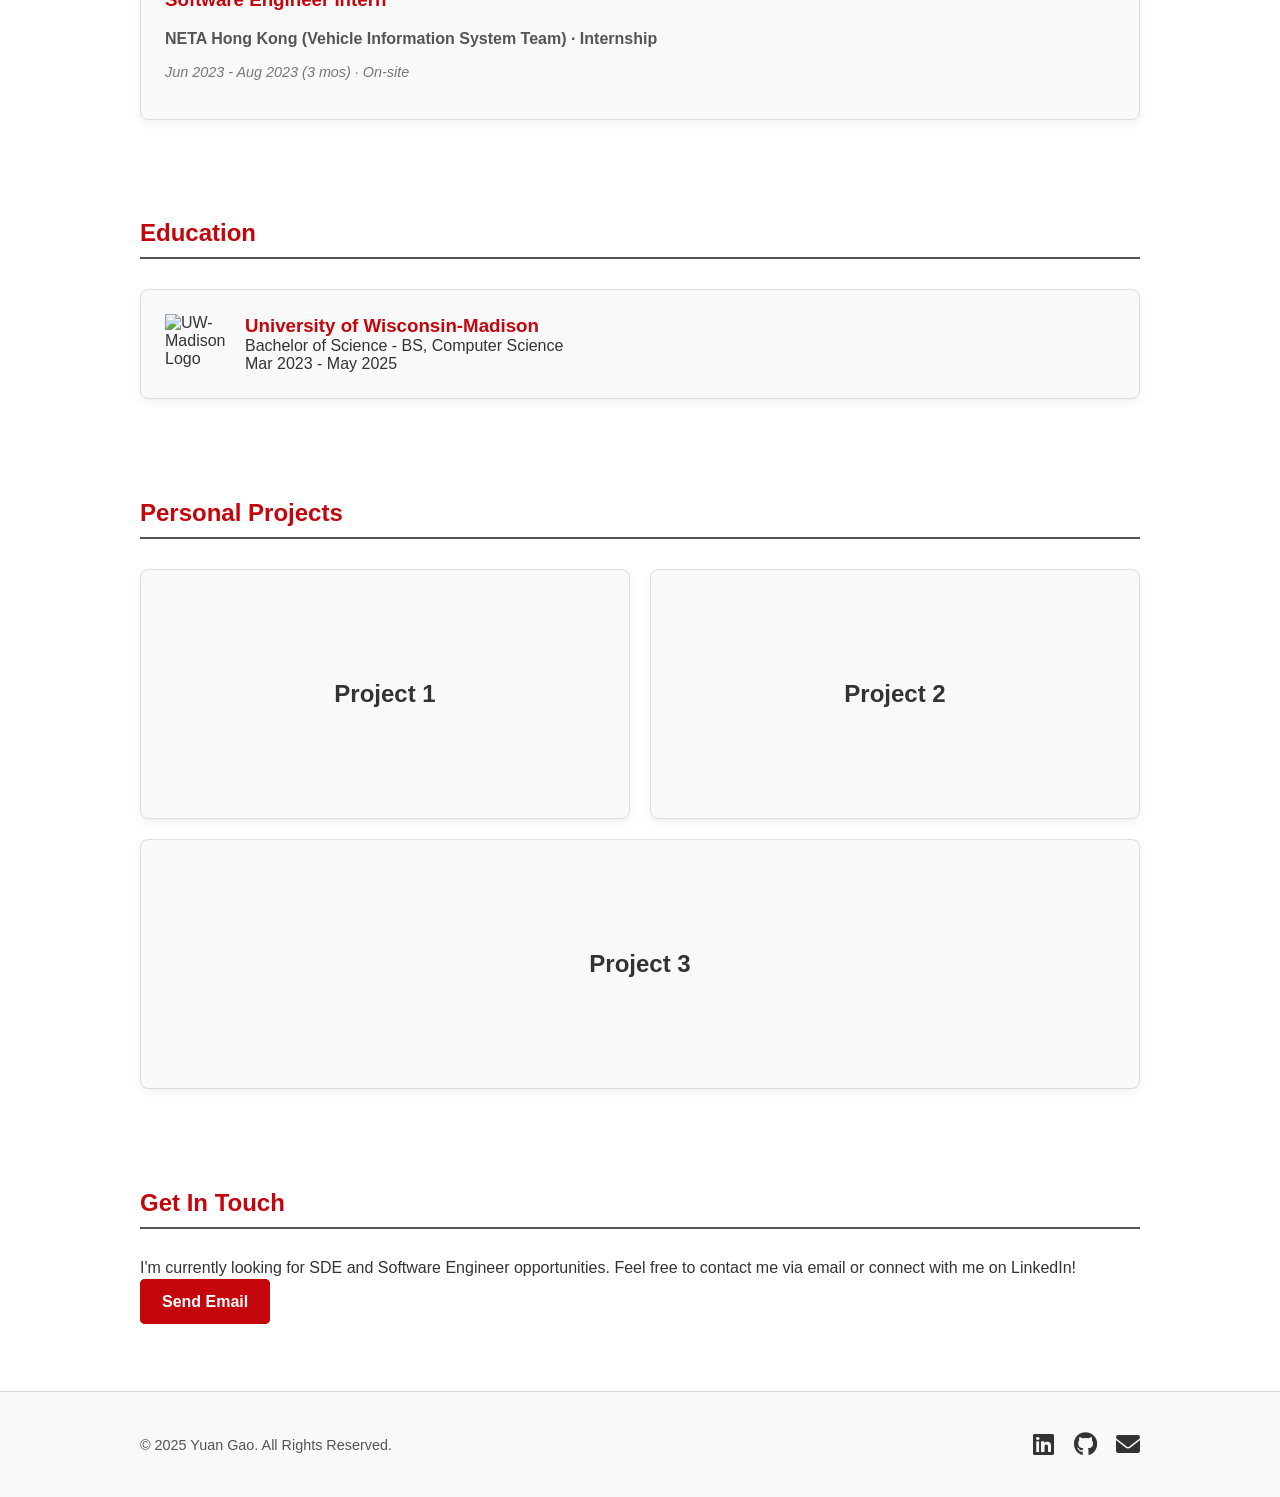
==== commit 7ee229b7: "update" ====
--- a/index.html
+++ b/index.html
@@ -95,16 +95,16 @@
     <section id="projects" class="container section">
         <h2>Personal Projects</h2>
         <div class="project-grid">
-            <div class="card project-card" data-original-text="Project 1 (e.g., EchoSight)">Project 1</div>
-            <div class="card project-card" data-original-text="Project 2 (e.g., Distributed System)">Project 2</div>
-            <div class="card project-card" data-original-text="Project 3 (e.g., Personal Website)">Project 3</div>
+            <div class="card project-card" data-original-text="Project 1">Project 1</div>
+            <div class="card project-card" data-original-text="Project 2">Project 2</div>
+            <div class="card project-card" data-original-text="Project 3">Project 3</div>
         </div>
     </section>
     
     <section id="contact" class="container section">
         <h2>Get In Touch</h2>
         <p>I'm currently looking for SDE and Software Engineer opportunities. Feel free to contact me via email or connect with me on LinkedIn!</p>
-        <a href="mailto:your-email@example.com" class="btn btn-primary">Send Email</a>
+        <a href="mailto: gaoy31@gmail.com" class="btn btn-primary">Send Email</a>
     </section>
 
     <footer>
@@ -120,4 +120,4 @@
 
     <script src="js/script.js" defer></script>
 </body>
-</html>+</html>
--- a/css/style.css
+++ b/css/style.css
@@ -1,9 +1,10 @@
-/* 1. 基础和变量 (与上次相同) */
+/* Base and Variables */
 :root {
     --bg-color-light: #ffffff;
     --text-color-light: #333;
     --card-bg-light: #f9f9f9;
-    --primary-color: #c5050c; /* UW-Madison 红色 */
+    /* This is the red color for buttons, links, and headers */
+    --primary-color: #c5050c; /* UW-Madison Red */
     --grey-text: #555;
     
     --bg-color-dark: #121212;
@@ -12,7 +13,7 @@
 }
 
 html {
-    scroll-behavior: smooth; 
+    scroll-behavior: smooth; /* Smooth scroll for nav links */
 }
 
 body {
@@ -21,11 +22,12 @@
     padding: 0;
     background-color: var(--bg-color-light);
     color: var(--text-color-light);
+    /* Transition for dark mode */
     transition: background-color 0.3s ease, color 0.3s ease;
-    padding-top: 60px; 
-}
-
-/* 2. 暗黑模式 */
+    padding-top: 60px; /* Space for fixed navbar */
+}
+
+/* 2. Dark Mode */
 body.dark-mode {
     background-color: var(--bg-color-dark);
     color: var(--text-color-dark);
@@ -38,18 +40,19 @@
     padding: 20px 0;
 }
 
-/* 通用卡片样式 */
+/* Card Base scroll  */
 .card {
     background-color: var(--card-bg-light);
     border: 1px solid #ddd;
     border-radius: 8px;
     box-shadow: 0 4px 8px rgba(0,0,0,0.05);
     padding: 24px;
-    transition: all 0.3s ease;
     
-    /* 滚动显示 (Scroll Reveal) 的初始状态 */
+    /* scroll reveal */
     opacity: 0;
     transform: translateY(30px);
+    /* Challenge Req 2: Animation for scroll reveal */
+    transition: opacity 0.5s ease-out, transform 0.5s ease-out;
 }
 
 body.dark-mode .card {
@@ -58,7 +61,7 @@
     box-shadow: 0 4px 8px rgba(0,0,0,0.2);
 }
 
-/* 滚动显示 (Scroll Reveal) 的激活状态 */
+/* scroll reveal active state */
 .card.visible {
     opacity: 1;
     transform: translateY(0);
@@ -78,7 +81,7 @@
     margin-bottom: 30px;
 }
 
-/* 3. 导航栏 (Navbar) - Flexbox 布局 */
+/* Navbar Flexbox Layout */
 .navbar {
     background-color: var(--card-bg-light);
     border-bottom: 1px solid #ddd;
@@ -93,6 +96,7 @@
     background-color: var(--card-bg-dark);
     border-bottom-color: #333;
 }
+/* Flexbox Layout */
 .navbar .container {
     display: flex;
     justify-content: space-between;
@@ -128,6 +132,7 @@
     color: var(--primary-color);
 }
 
+/* All Buttons  */
 #theme-toggle {
     background: none;
     border: 1px solid var(--grey-text);
@@ -135,13 +140,73 @@
     cursor: pointer;
     border-radius: 5px;
     padding: 5px 10px;
+    
+    transition: background-color 0.3s ease, color 0.3s ease, 
+                transform 0.3s ease, box-shadow 0.3s ease;
 }
 body.dark-mode #theme-toggle {
     color: var(--text-color-dark);
     border-color: var(--grey-text);
 }
 
-/* 4. 个人简介 (Hero) - Flexbox 布局 */
+
+#theme-toggle:hover {
+    background-color: #f0f0f0; /* Subtle grey background */
+    box-shadow: 0 2px 8px rgba(0, 0, 0, 0.15); /* Add shadow */
+}
+body.dark-mode #theme-toggle:hover {
+    background-color: #333; /* Subtle dark background */
+    box-shadow: 0 2px 8px rgba(255, 255, 255, 0.1); /* Lighter shadow */
+}
+
+
+.btn {
+    text-decoration: none;
+    padding: 12px 20px;
+    border-radius: 5px;
+    font-weight: bold;
+    margin-right: 10px;
+    border: 2px solid var(--primary-color);
+    /* Add transition for the click effect */
+    transition: all 0.2s ease;
+}
+
+/* -- This is the click effect you wanted -- */
+#theme-toggle:active,
+.btn:active {
+    transform: scale(0.95); /* Scale down on press */
+}
+
+/* Specific click color for theme toggle */
+#theme-toggle:active {
+    background-color: var(--primary-color);
+    color: #fff;
+    /* !! UPDATED: Added shadow for "press in" effect */
+    box-shadow: 0 1px 4px rgba(0, 0, 0, 0.1); 
+}
+
+.btn-primary {
+    background-color: var(--primary-color);
+    color: #fff;
+}
+.btn-primary:hover {
+    opacity: 0.8;
+}
+.btn-primary:active {
+    opacity: 0.7; /* Fade slightly on press */
+}
+
+.btn-secondary {
+    background-color: transparent;
+    color: var(--primary-color);
+}
+.btn-secondary:hover,
+.btn-secondary:active { /* Fill on hover AND press */
+    background-color: var(--primary-color);
+    color: #fff;
+}
+
+/* Hero Section Flexbox Layout */
 .hero {
     background-color: var(--card-bg-light);
     min-height: 70vh;
@@ -151,6 +216,7 @@
 body.dark-mode .hero {
     background-color: var(--card-bg-dark);
 }
+/* Challenge Req 3: Flexbox Layout */
 .hero-content {
     display: flex;
     justify-content: space-between;
@@ -180,30 +246,6 @@
     object-fit: cover;
     border: 5px solid var(--primary-color);
 }
-.btn {
-    text-decoration: none;
-    padding: 12px 20px;
-    border-radius: 5px;
-    font-weight: bold;
-    transition: all 0.3s ease;
-    margin-right: 10px;
-}
-.btn-primary {
-    background-color: var(--primary-color);
-    color: #fff;
-}
-.btn-primary:hover {
-    opacity: 0.8;
-}
-.btn-secondary {
-    background-color: transparent;
-    border: 2px solid var(--primary-color);
-    color: var(--primary-color);
-}
-.btn-secondary:hover {
-    background-color: var(--primary-color);
-    color: #fff;
-}
 .social-links {
     margin-top: 30px;
 }
@@ -220,9 +262,9 @@
     color: var(--primary-color);
 }
 
-/* 5. 经验 (Experience) */
+/* my experience */
 .experience-grid {
-    display: grid;
+    display: grid; /* Using Grid for this layout */
     gap: 20px;
 }
 .experience-card h3 {
@@ -246,7 +288,8 @@
     line-height: 1.6;
 }
 
-/* (Education) - Flexbox  */
+/* Education Flexbox Layout */
+/* Challenge Req 3: Flexbox Layout */
 .education-card {
     display: flex;
     align-items: center;
@@ -261,7 +304,8 @@
     margin: 0;
 }
 
-/* 7. (Projects) - Flexbox  */
+/* 9. Projects (Flexbox Layout) */
+/* Challenge Req 3: Flexbox Layout */
 .project-grid {
     display: flex;
     flex-wrap: wrap;
@@ -278,7 +322,7 @@
     font-weight: bold;
 }
 
-/* 8. 页脚 (Footer) - 新增样式 */
+/* 10. Footer */
 footer {
     background-color: var(--card-bg-light);
     border-top: 1px solid #ddd;
@@ -289,6 +333,7 @@
     background-color: var(--card-bg-dark);
     border-top-color: #333;
 }
+/*  Flexbox Layout */
 .footer-content {
     display: flex;
     justify-content: space-between;
@@ -310,17 +355,16 @@
     margin-right: 0;
 }
 
-
-/* 9. 响应式布局 (Mobile) */
+/* Responsive on Mobile */
 @media (max-width: 768px) {
     body {
         padding-top: 50px;
     }
     .nav-menu {
-        display: none; 
+        display: none; /* Hide menu on mobile */
     }
     .hero-content {
-        flex-direction: column-reverse; 
+        flex-direction: column-reverse; /* Stack hero items */
         text-align: center;
     }
     .hero-text h1 {
@@ -331,7 +375,7 @@
         height: 150px;
     }
     .footer-content {
-        flex-direction: column;
+        flex-direction: column; /* Stack footer items */
         gap: 10px;
     }
 }
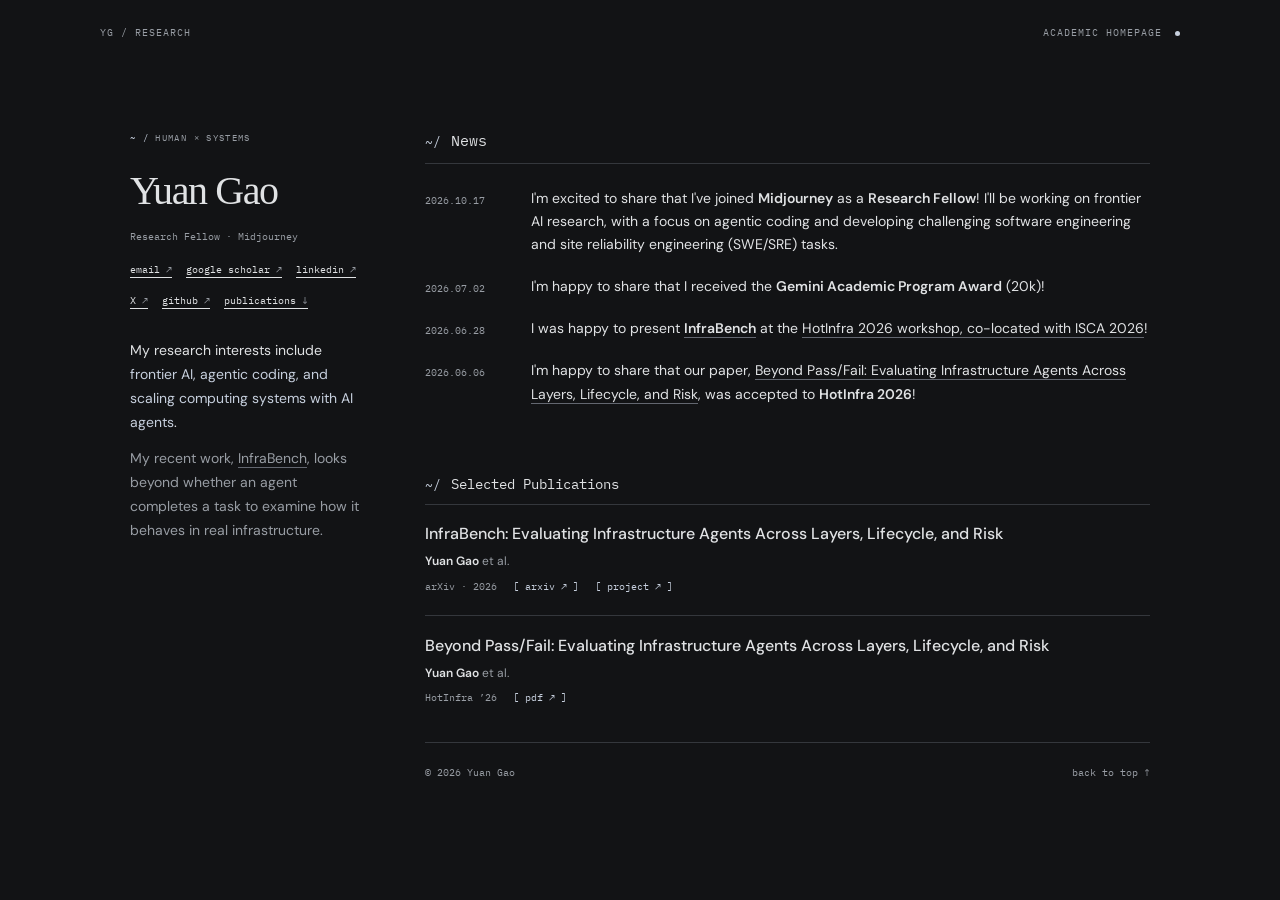
==== commit 6a1edda9: "Redesign academic homepage with graphite layout and InfraBench publications" ====
--- a/index.html
+++ b/index.html
@@ -1,123 +1,54 @@
-<!DOCTYPE html>
+<!doctype html>
 <html lang="en">
 <head>
-    <meta charset="UTF-8">
-    <meta name="viewport" content="width=device-width, initial-scale=1.0">
-    <title>Yuan Gao - Software Engineer</title>
-    <link rel="stylesheet" href="css/style.css">
-    <link rel="stylesheet" href="https://cdnjs.cloudflare.com/ajax/libs/font-awesome/6.0.0-beta3/css/all.min.css">
+  <meta charset="utf-8">
+  <meta name="viewport" content="width=device-width, initial-scale=1">
+  <meta name="description" content="Yuan Gao — Research Fellow at Midjourney. Research interests in frontier AI, agentic coding, and scaling computing systems with AI agents.">
+  <title>Yuan Gao | AI Agents &amp; Computing Systems</title>
+  <link rel="stylesheet" href="css/style.css">
 </head>
-<body>
-
-    <nav class="navbar">
-        <div class="container">
-            <a href="#home" class="nav-logo">Yuan Gao</a>
-            <ul class="nav-menu">
-                <li><a href="#about">About</a></li>
-                <li><a href="#experience">Experience</a></li>
-                <li><a href="#education">Education</a></li>
-                <li><a href="#projects">Projects</a></li>
-                <li><a href="#contact">Contact</a></li>
-            </ul>
-            <button id="theme-toggle">
-                <i class="fas fa-sun"></i> / <i class="fas fa-moon"></i>
-            </button>
-        </div>
-    </nav>
-
-    <header class="hero" id="home">
-        <div class="container hero-content">
-            <div class="hero-text">
-                <h1>Hello, I'm Yuan Gao</h1>
-                <p class="headline">CS Student @ UWMadison | Ex SSEC Software Engineer Intern</p>
-                <p class="location">
-                    <i class="fas fa-map-marker-alt"></i> Madison, Wisconsin, United States
-                </p>
-                <div class="hero-buttons">
-                    <a href="#contact" class="btn btn-primary">Contact Me</a>
-                    <a href="#" class="btn btn-secondary">Download CV</a>
-                </div>
-                <div class="social-links">
-                    <a href="https://www.linkedin.com/in/YOUR-LINKEDIN-ID" target="_blank" title="LinkedIn"><i class="fab fa-linkedin"></i></a>
-                    <a href="https://github.com/YOUR-GITHUB-ID" target="_blank" title="GitHub"><i class="fab fa-github"></i></a>
-                    <a href="mailto:your-email@example.com" title="Email"><i class="fas fa-envelope"></i></a>
-                </div>
-            </div>
-            <img src="https://media.licdn.com/dms/image/v2/D5635AQHSLJ6NBQHLqA/profile-framedphoto-shrink_200_200/profile-framedphoto-shrink_200_200/0/1735105681492?e=1763431200&v=beta&t=D9RCbk7unt6zd1SPo1S2kjcOIWQYkdqCXMbql5dlAp4" alt="Yuan Gao Profile Photo" class="profile-pic">
-        </div>
+<body class="graphite">
+  <a class="skip" href="#news">Skip to news</a>
+  <div class="topline"><span>YG / RESEARCH</span><span>ACADEMIC HOMEPAGE <span class="dot"></span></span></div>
+  <main>
+    <header class="identity" id="about">
+      <div class="eyebrow"><span class="prompt">~ /</span> HUMAN × SYSTEMS</div>
+      <h1>Yuan Gao<span class="cursor" aria-hidden="true">_</span></h1>
+      <p class="field">Research Fellow · Midjourney</p>
+      <nav aria-label="Profile links">
+        <a href="mailto:ygao31@uw.edu" aria-label="Email ygao31@uw.edu">email<span> ↗</span></a>
+        <a href="https://scholar.google.com/citations?user=oD9j2NMAAAAJ" target="_blank" rel="noopener noreferrer">google scholar<span> ↗</span></a>
+        <a href="https://www.linkedin.com/in/yuangao31/" target="_blank" rel="noopener noreferrer">linkedin<span> ↗</span></a>
+        <a href="https://x.com/YuanGao31" target="_blank" rel="noopener noreferrer">X<span> ↗</span></a>
+        <a href="https://github.com/XuanmiaoG" target="_blank" rel="noopener noreferrer">github<span> ↗</span></a>
+        <a href="#publications">publications<span> ↓</span></a>
+      </nav>
+      <p class="bio">My research interests include <em>frontier AI, agentic coding, and scaling computing systems with AI agents</em>.</p>
+      <p class="bio secondary">My recent work, <a href="https://infraben.ch/" target="_blank" rel="noopener noreferrer">InfraBench</a>, looks beyond whether an agent completes a task to examine how it behaves in real infrastructure.</p>
     </header>
-
-    <section id="about" class="container section">
-        <h2>About Me</h2>
-        <p>I am a Computer Science student at the University of Wisconsin-Madison, graduating in May 2025. I am passionate about software engineering, distributed systems, and data visualization. I am actively seeking roles as a <strong>Software Engineer, SDE, or Research Assistant</strong>.</p>
+    <section class="news" id="news" aria-labelledby="news-title">
+      <div class="section-heading"><h2 id="news-title"><span class="command">~/</span>News</h2><span class="section-note">RECENT UPDATES</span></div>
+      <ol class="news-list">
+        <li><time datetime="2026-10-17">2026.10.17</time><p>I'm excited to share that I've joined <strong>Midjourney</strong> as a <strong>Research Fellow</strong>! I'll be working on frontier AI research, with a focus on agentic coding and developing challenging software engineering and site reliability engineering (SWE/SRE) tasks.</p></li>
+        <li><time datetime="2026-07-02">2026.07.02</time><p>I'm happy to share that I received the <strong>Gemini Academic Program Award</strong> (20k)!</p></li>
+        <li><time datetime="2026-06-28">2026.06.28</time><p>I was happy to present <a href="https://infraben.ch/" target="_blank" rel="noopener noreferrer"><strong>InfraBench</strong></a> at the <a href="https://hotinfra.org/2026/" target="_blank" rel="noopener noreferrer">HotInfra 2026 workshop, co-located with ISCA 2026</a>!</p></li>
+        <li><time datetime="2026-06-06">2026.06.06</time><p>I'm happy to share that our paper, <a class="paper-link" href="https://hotinfra.org/2026/papers/hotinfra26-final71.pdf" target="_blank" rel="noopener noreferrer">Beyond Pass/Fail: Evaluating Infrastructure Agents Across Layers, Lifecycle, and Risk</a>, was accepted to <strong>HotInfra 2026</strong>!</p></li>
+      </ol>
     </section>
-
-    <section id="experience" class="container section">
-        <h2>Experience</h2>
-        <div class="experience-grid">
-
-            <div class="card experience-card">
-                <h3>Capstone Project</h3>
-                <p class="company">Shopbop · Part-time</p>
-                <p class="date">Jan 2025 - May 2025 (5 mos) · On-site</p>
-            </div>
-
-            <div class="card experience-card">
-                <h3>Software Engineer Intern @ Space Science and Engineering Center</h3>
-                <p class="company">University of Wisconsin-Madison · Part-time</p>
-                <p class="date">Sep 2024 - Apr 2025 (8 mos) · On-site</p>
-                <ul>
-                    <li>Developed a React.js data visualization tool that monitors satellite data latency using RabbitMQ/AMQP and PyArrow database with SpringBoot backend, implementing data chunking and WebWorkers to solve Plotly.js performance issues with large datasets, reducing processing latency by 45% and improving system responsiveness by 60%.</li>
-                    <li>Administer a diverse fleet of servers at the University of Wisconsin–Madison SSEC, managing an extensive 11 PB data archive and delivering real-time weather satellite data to support global research. Oversee continuous hardware, software, and OS enhancements to ensure seamless data ingestion, processing, and distribution while maintaining peak operational performance.</li>
-                </ul>
-            </div>
-
-            <div class="card experience-card">
-                <h3>Software Engineer Intern</h3>
-                <p class="company">NETA Hong Kong (Vehicle Information System Team) · Internship</p>
-                <p class="date">Jun 2023 - Aug 2023 (3 mos) · On-site</p>
-            </div>
-        </div>
+    <section class="publications" id="publications" aria-labelledby="pub-title">
+      <div class="section-heading"><h2 id="pub-title"><span class="command">~/</span>Selected Publications</h2><span class="section-note">02 ENTRIES</span></div>
+      <article class="paper">
+        <h3><a href="https://arxiv.org/abs/2608.11234" target="_blank" rel="noopener noreferrer">InfraBench: Evaluating Infrastructure Agents Across Layers, Lifecycle, and Risk</a></h3>
+        <p class="authors"><strong>Yuan Gao</strong> et al.</p>
+        <div class="paper-foot"><span>arXiv · 2026</span><a href="https://arxiv.org/abs/2608.11234" target="_blank" rel="noopener noreferrer" aria-label="Read InfraBench on arXiv">[ arxiv ↗ ]</a><a href="https://infraben.ch/" target="_blank" rel="noopener noreferrer">[ project ↗ ]</a></div>
+      </article>
+      <article class="paper">
+        <h3><a href="https://hotinfra.org/2026/papers/hotinfra26-final71.pdf" target="_blank" rel="noopener noreferrer">Beyond Pass/Fail: Evaluating Infrastructure Agents Across Layers, Lifecycle, and Risk</a></h3>
+        <p class="authors"><strong>Yuan Gao</strong> et al.</p>
+        <div class="paper-foot"><span>HotInfra ’26</span><a href="https://hotinfra.org/2026/papers/hotinfra26-final71.pdf" target="_blank" rel="noopener noreferrer" aria-label="Read Beyond Pass/Fail PDF">[ pdf ↗ ]</a></div>
+      </article>
     </section>
-    
-    <section id="education" class="container section">
-        <h2>Education</h2>
-        <div class="card education-card">
-            <img src="https://media.licdn.com/dms/image/v2/C560BAQFyYW54n5mwAw/company-logo_100_100/company-logo_100_100/0/1630601304331/university_of_wisconsin_madison_logo?e=1764201600&v=beta&t=B6zAxkljHLc743pNUT64IxnCzKSRGxagZJ4DvGpI4Gk" alt="UW-Madison Logo" class="company-logo">
-            <div class="education-details">
-                <h3>University of Wisconsin-Madison</h3>
-                <p>Bachelor of Science - BS, Computer Science</p>
-                <p>Mar 2023 - May 2025</p>
-            </div>
-        </div>
-    </section>
-
-    <section id="projects" class="container section">
-        <h2>Personal Projects</h2>
-        <div class="project-grid">
-            <div class="card project-card" data-original-text="Project 1">Project 1</div>
-            <div class="card project-card" data-original-text="Project 2">Project 2</div>
-            <div class="card project-card" data-original-text="Project 3">Project 3</div>
-        </div>
-    </section>
-    
-    <section id="contact" class="container section">
-        <h2>Get In Touch</h2>
-        <p>I'm currently looking for SDE and Software Engineer opportunities. Feel free to contact me via email or connect with me on LinkedIn!</p>
-        <a href="mailto: gaoy31@gmail.com" class="btn btn-primary">Send Email</a>
-    </section>
-
-    <footer>
-        <div class="container footer-content">
-            <p class="copyright">&copy; 2025 Yuan Gao. All Rights Reserved.</p>
-            <div class="social-links footer-links">
-                <a href="https://www.linkedin.com/in/YOUR-LINKEDIN-ID" target="_blank" title="LinkedIn"><i class="fab fa-linkedin"></i></a>
-                <a href="https://github.com/YOUR-GITHUB-ID" target="_blank" title="GitHub"><i class="fab fa-github"></i></a>
-                <a href="mailto:your-email@example.com" title="Email"><i class="fas fa-envelope"></i></a>
-            </div>
-        </div>
-    </footer>
-
-    <script src="js/script.js" defer></script>
+    <footer><span>© 2026 Yuan Gao</span><a href="#about">back to top ↑</a></footer>
+  </main>
 </body>
 </html>
--- a/css/style.css
+++ b/css/style.css
@@ -1,381 +1,29 @@
-/* Base and Variables */
-:root {
-    --bg-color-light: #ffffff;
-    --text-color-light: #333;
-    --card-bg-light: #f9f9f9;
-    /* This is the red color for buttons, links, and headers */
-    --primary-color: #c5050c; /* UW-Madison Red */
-    --grey-text: #555;
-    
-    --bg-color-dark: #121212;
-    --text-color-dark: #f0f0f0;
-    --card-bg-dark: #1e1e1e;
-}
-
-html {
-    scroll-behavior: smooth; /* Smooth scroll for nav links */
-}
-
-body {
-    font-family: -apple-system, BlinkMacSystemFont, "Segoe UI", Roboto, "Helvetica Neue", Arial, sans-serif;
-    margin: 0;
-    padding: 0;
-    background-color: var(--bg-color-light);
-    color: var(--text-color-light);
-    /* Transition for dark mode */
-    transition: background-color 0.3s ease, color 0.3s ease;
-    padding-top: 60px; /* Space for fixed navbar */
-}
-
-/* 2. Dark Mode */
-body.dark-mode {
-    background-color: var(--bg-color-dark);
-    color: var(--text-color-dark);
-}
-
-.container {
-    width: 90%;
-    max-width: 1000px;
-    margin: 0 auto;
-    padding: 20px 0;
-}
-
-/* Card Base scroll  */
-.card {
-    background-color: var(--card-bg-light);
-    border: 1px solid #ddd;
-    border-radius: 8px;
-    box-shadow: 0 4px 8px rgba(0,0,0,0.05);
-    padding: 24px;
-    
-    /* scroll reveal */
-    opacity: 0;
-    transform: translateY(30px);
-    /* Challenge Req 2: Animation for scroll reveal */
-    transition: opacity 0.5s ease-out, transform 0.5s ease-out;
-}
-
-body.dark-mode .card {
-    background-color: var(--card-bg-dark);
-    border-color: #333;
-    box-shadow: 0 4px 8px rgba(0,0,0,0.2);
-}
-
-/* scroll reveal active state */
-.card.visible {
-    opacity: 1;
-    transform: translateY(0);
-}
-
-.section {
-    padding: 40px 0;
-}
-
-h1, h2, h3 {
-    color: var(--primary-color);
-}
-
-h2 {
-    border-bottom: 2px solid var(--grey-text);
-    padding-bottom: 10px;
-    margin-bottom: 30px;
-}
-
-/* Navbar Flexbox Layout */
-.navbar {
-    background-color: var(--card-bg-light);
-    border-bottom: 1px solid #ddd;
-    box-shadow: 0 2px 5px rgba(0,0,0,0.1);
-    position: fixed; 
-    top: 0;
-    left: 0;
-    width: 100%;
-    z-index: 1000;
-}
-body.dark-mode .navbar {
-    background-color: var(--card-bg-dark);
-    border-bottom-color: #333;
-}
-/* Flexbox Layout */
-.navbar .container {
-    display: flex;
-    justify-content: space-between;
-    align-items: center;
-    padding-top: 10px;
-    padding-bottom: 10px;
-}
-.nav-logo {
-    font-size: 1.5rem;
-    font-weight: bold;
-    color: var(--primary-color);
-    text-decoration: none;
-}
-.nav-menu {
-    display: flex;
-    list-style: none;
-    margin: 0;
-    padding: 0;
-}
-.nav-menu li {
-    margin-left: 20px;
-}
-.nav-menu a {
-    text-decoration: none;
-    color: var(--text-color-light);
-    font-weight: 500;
-    transition: color 0.3s ease;
-}
-body.dark-mode .nav-menu a {
-    color: var(--text-color-dark);
-}
-.nav-menu a:hover {
-    color: var(--primary-color);
-}
-
-/* All Buttons  */
-#theme-toggle {
-    background: none;
-    border: 1px solid var(--grey-text);
-    color: var(--text-color-light);
-    cursor: pointer;
-    border-radius: 5px;
-    padding: 5px 10px;
-    
-    transition: background-color 0.3s ease, color 0.3s ease, 
-                transform 0.3s ease, box-shadow 0.3s ease;
-}
-body.dark-mode #theme-toggle {
-    color: var(--text-color-dark);
-    border-color: var(--grey-text);
-}
-
-
-#theme-toggle:hover {
-    background-color: #f0f0f0; /* Subtle grey background */
-    box-shadow: 0 2px 8px rgba(0, 0, 0, 0.15); /* Add shadow */
-}
-body.dark-mode #theme-toggle:hover {
-    background-color: #333; /* Subtle dark background */
-    box-shadow: 0 2px 8px rgba(255, 255, 255, 0.1); /* Lighter shadow */
-}
-
-
-.btn {
-    text-decoration: none;
-    padding: 12px 20px;
-    border-radius: 5px;
-    font-weight: bold;
-    margin-right: 10px;
-    border: 2px solid var(--primary-color);
-    /* Add transition for the click effect */
-    transition: all 0.2s ease;
-}
-
-/* -- This is the click effect you wanted -- */
-#theme-toggle:active,
-.btn:active {
-    transform: scale(0.95); /* Scale down on press */
-}
-
-/* Specific click color for theme toggle */
-#theme-toggle:active {
-    background-color: var(--primary-color);
-    color: #fff;
-    /* !! UPDATED: Added shadow for "press in" effect */
-    box-shadow: 0 1px 4px rgba(0, 0, 0, 0.1); 
-}
-
-.btn-primary {
-    background-color: var(--primary-color);
-    color: #fff;
-}
-.btn-primary:hover {
-    opacity: 0.8;
-}
-.btn-primary:active {
-    opacity: 0.7; /* Fade slightly on press */
-}
-
-.btn-secondary {
-    background-color: transparent;
-    color: var(--primary-color);
-}
-.btn-secondary:hover,
-.btn-secondary:active { /* Fill on hover AND press */
-    background-color: var(--primary-color);
-    color: #fff;
-}
-
-/* Hero Section Flexbox Layout */
-.hero {
-    background-color: var(--card-bg-light);
-    min-height: 70vh;
-    display: flex;
-    align-items: center;
-}
-body.dark-mode .hero {
-    background-color: var(--card-bg-dark);
-}
-/* Challenge Req 3: Flexbox Layout */
-.hero-content {
-    display: flex;
-    justify-content: space-between;
-    align-items: center;
-    gap: 40px;
-}
-.hero-text h1 {
-    font-size: 3rem;
-    margin: 0 0 10px 0;
-}
-.hero-text .headline {
-    font-size: 1.5rem;
-    color: var(--grey-text);
-    margin-bottom: 20px;
-}
-body.dark-mode .hero-text .headline {
-    color: #aaa;
-}
-.hero-text .location {
-    font-size: 1.1rem;
-    margin-bottom: 30px;
-}
-.profile-pic {
-    width: 200px;
-    height: 200px;
-    border-radius: 50%; 
-    object-fit: cover;
-    border: 5px solid var(--primary-color);
-}
-.social-links {
-    margin-top: 30px;
-}
-.social-links a {
-    color: var(--text-color-light);
-    font-size: 1.8rem;
-    margin-right: 20px;
-    transition: color 0.3s ease;
-}
-body.dark-mode .social-links a {
-    color: var(--text-color-dark);
-}
-.social-links a:hover {
-    color: var(--primary-color);
-}
-
-/* my experience */
-.experience-grid {
-    display: grid; /* Using Grid for this layout */
-    gap: 20px;
-}
-.experience-card h3 {
-    margin-top: 0;
-}
-.experience-card .company {
-    font-weight: bold;
-    color: var(--grey-text);
-}
-body.dark-mode .experience-card .company {
-    color: #aaa;
-}
-.experience-card .date {
-    font-style: italic;
-    font-size: 0.9rem;
-    color: #777;
-    margin-bottom: 15px;
-}
-.experience-card ul {
-    padding-left: 20px;
-    line-height: 1.6;
-}
-
-/* Education Flexbox Layout */
-/* Challenge Req 3: Flexbox Layout */
-.education-card {
-    display: flex;
-    align-items: center;
-    gap: 20px;
-}
-.company-logo {
-    width: 60px;
-    height: 60px;
-    object-fit: contain;
-}
-.education-details h3, .education-details p {
-    margin: 0;
-}
-
-/* 9. Projects (Flexbox Layout) */
-/* Challenge Req 3: Flexbox Layout */
-.project-grid {
-    display: flex;
-    flex-wrap: wrap;
-    gap: 20px;
-}
-.project-card {
-    flex: 1 1 300px;
-    height: 200px;
-    display: flex;
-    align-items: center;
-    justify-content: center;
-    font-size: 1.5rem;
-    text-align: center;
-    font-weight: bold;
-}
-
-/* 10. Footer */
-footer {
-    background-color: var(--card-bg-light);
-    border-top: 1px solid #ddd;
-    margin-top: 40px;
-    padding: 10px 0;
-}
-body.dark-mode footer {
-    background-color: var(--card-bg-dark);
-    border-top-color: #333;
-}
-/*  Flexbox Layout */
-.footer-content {
-    display: flex;
-    justify-content: space-between;
-    align-items: center;
-}
-.copyright {
-    font-size: 0.9rem;
-    color: var(--grey-text);
-}
-body.dark-mode .copyright {
-    color: #aaa;
-}
-.footer-links {
-    margin-top: 0;
-}
-.footer-links a {
-    font-size: 1.5rem; 
-    margin-left: 15px;
-    margin-right: 0;
-}
-
-/* Responsive on Mobile */
-@media (max-width: 768px) {
-    body {
-        padding-top: 50px;
-    }
-    .nav-menu {
-        display: none; /* Hide menu on mobile */
-    }
-    .hero-content {
-        flex-direction: column-reverse; /* Stack hero items */
-        text-align: center;
-    }
-    .hero-text h1 {
-        font-size: 2.5rem;
-    }
-    .profile-pic {
-        width: 150px;
-        height: 150px;
-    }
-    .footer-content {
-        flex-direction: column; /* Stack footer items */
-        gap: 10px;
-    }
-}+@import url('https://fonts.googleapis.com/css2?family=DM+Sans:wght@400;500;600;700&family=IBM+Plex+Mono:wght@400;500&display=swap');
+:root {color-scheme:dark;--bg:#0d0e10;--fg:#deddd8;--muted:#969992;--accent:#c6d4c9;--line:#353837;--font:Georgia,'Times New Roman',serif;--mono:'IBM Plex Mono','SFMono-Regular',Consolas,monospace}
+*{box-sizing:border-box}html{scroll-behavior:smooth;scroll-padding-top:25px}body{margin:0;background:var(--bg);color:var(--fg);font:17px/1.7 var(--font);-webkit-font-smoothing:antialiased}a{color:inherit;text-decoration-color:color-mix(in srgb,var(--accent),transparent 55%);text-underline-offset:4px;transition:color .15s}a:hover{color:var(--accent);text-decoration-color:var(--accent)}a:focus-visible,summary:focus-visible{outline:2px solid var(--accent);outline-offset:6px}em{font-style:normal;color:var(--accent)}strong{font-weight:600;color:var(--fg)}.skip{position:fixed;top:-100px;background:var(--bg);padding:10px;z-index:2}.skip:focus{top:8px}.topline{display:flex;justify-content:space-between;max-width:1160px;margin:0 auto;padding:25px 40px;font:10px/1.5 var(--mono);letter-spacing:.1em;color:var(--muted)}.dot{display:inline-block;width:5px;height:5px;border-radius:50%;background:var(--accent);margin-left:6px;vertical-align:middle}main{max-width:740px;padding:54px 30px 28px;margin:auto}.identity{margin-bottom:62px}.eyebrow{font:10px/1.7 var(--mono);letter-spacing:.15em;color:var(--muted);margin-bottom:12px}.prompt,.command{color:var(--accent)}h1{font-size:42px;font-weight:400;line-height:1.2;letter-spacing:-.035em;margin:0 0 13px}.cursor{font-family:var(--mono);font-size:.65em;color:var(--accent);margin-left:4px}.field{font:11px/1.8 var(--mono);color:var(--muted);margin:0 0 15px}nav{display:flex;gap:24px;flex-wrap:wrap;font:12px/1.7 var(--mono);margin-bottom:36px}nav a{text-decoration:underline}nav a span{color:var(--muted)}.bio{margin:0 0 13px}.secondary{color:var(--muted)}section{margin-bottom:50px;scroll-margin-top:30px}.section-heading{display:flex;align-items:baseline;justify-content:space-between;gap:14px;border-bottom:1px solid var(--line);padding-bottom:12px;margin-bottom:23px}h2{font-size:21px;line-height:1.4;font-weight:400;margin:0}.command{font:13px/1 var(--mono);margin-right:10px}.section-note{font:9px/1.5 var(--mono);letter-spacing:.08em;color:var(--muted);white-space:nowrap}.news-list{list-style:none;padding:0;margin:0}.news-list li{display:grid;grid-template-columns:100px 1fr;gap:23px;margin:0 0 19px}time{font:10px/1.8 var(--mono);color:var(--muted);padding-top:5px}.news-list p{margin:0;line-height:1.65}.paper-meta{display:flex;justify-content:space-between;font:10px/1.6 var(--mono);color:var(--accent);margin:0 0 13px}.paper-meta span:last-child{color:var(--muted);font-size:9px}h3{font-size:20px;font-weight:400;line-height:1.5;margin:0 0 11px}h3 a{text-decoration:none}h3 a:hover{text-decoration:underline}.authors{font-size:14px;line-height:1.7;color:var(--muted);margin:0 0 8px}.venue{font-size:12px;font-style:italic;color:var(--muted);margin:0 0 17px}.paper-summary{font-size:15px;color:var(--muted);margin:0 0 18px}.paper-actions{display:flex;align-items:flex-start;gap:24px;font:11px/1.7 var(--mono)}.paper-actions>a{text-decoration:none;white-space:nowrap}details{min-width:0}summary{cursor:pointer;list-style:none;color:var(--muted)}summary::-webkit-details-marker{display:none}details[open] summary{color:var(--accent)}details p{font:14px/1.8 var(--font);color:var(--muted);margin:12px 0 0}footer{display:flex;justify-content:space-between;border-top:1px solid var(--line);padding-top:21px;margin-top:65px;color:var(--muted);font:10px/1.7 var(--mono)}footer a{text-decoration:none}
+/* A · A quiet manuscript, with terminal metadata. */
+.ink .identity{text-align:center}.ink nav{justify-content:center}.ink .bio{text-align:left}.ink .eyebrow{display:none}.ink h1{font-size:35px}.ink .field{margin-top:20px}.ink .cursor{display:none}.ink .command{font-size:11px;opacity:.65}.ink .section-heading h2{flex:1;text-align:center}.ink .section-note{display:none}.ink .paper-meta span:last-child{display:none}
+/* B · Left aligned command headings, soft mint, contemporary body. */
+.console{--bg:#0a0e0d;--fg:#d9e3df;--muted:#8faaa0;--accent:#9bd2b5;--line:#263a31;--font:'DM Sans',Arial,sans-serif}.console h1,.console h2,.console h3{font-family:var(--mono)}.console h1{font-size:40px;letter-spacing:-.065em}.console h2{font-size:16px}.console h3{font-size:17px}.console .field{color:var(--accent)}.console .news-list{border-left:1px solid var(--line);padding-left:20px}.console .news-list li{position:relative}.console .news-list li:before{content:'';position:absolute;left:-23px;top:10px;width:5px;height:5px;background:var(--accent)}.console .paper{padding:22px;border:1px solid var(--line)}.console main{max-width:800px}.console .paper-meta{margin-bottom:19px}
+/* C · Expressive typography and gallery-like spacing. */
+.noir{--bg:#11100f;--fg:#ece5da;--muted:#a99f93;--accent:#d6bda0;--line:#39312a}.noir main{max-width:960px;padding-top:55px}.noir .identity{display:grid;grid-template-columns:1fr 1fr;column-gap:50px;align-items:start;margin-bottom:70px}.noir .eyebrow{grid-column:1/-1;margin-bottom:22px}.noir h1{grid-column:1;font-size:78px;line-height:1.04;max-width:280px;margin-bottom:25px}.noir .cursor{display:none}.noir .field{grid-column:1;font-size:10px}.noir nav{grid-column:1;margin:12px 0 0}.noir .bio{grid-column:2;grid-row:2/4;font-size:24px;line-height:1.55}.noir .secondary{grid-row:4;font:14px/1.8 'DM Sans',sans-serif}.noir h2{font-size:30px}.noir .command{display:none}.noir .news-list li{gap:35px;border-bottom:1px solid var(--line);padding-bottom:20px}.noir h3{font-size:28px;max-width:710px}.noir .paper-summary{max-width:640px}.noir .authors{font-family:'DM Sans',sans-serif}
+/* D · A profile column alongside a dense research archive. */
+.graphite{--bg:#121315;--fg:#e0e2e4;--muted:#989da4;--accent:#c6cfdd;--line:#34373c;--font:'DM Sans',Arial,sans-serif}.graphite main{max-width:1080px;display:grid;grid-template-columns:230px 1fr;gap:0 65px;padding-top:65px}.graphite .identity{grid-column:1;grid-row:1/4;position:sticky;top:35px;align-self:start}.graphite h1{font-family:Georgia,serif;font-size:40px;line-height:1.2}.graphite .cursor{display:none}.graphite .field{font-size:10px;max-width:200px}.graphite nav{gap:14px;margin-bottom:30px;font-size:10px}.graphite .bio{font-size:14px}.graphite .eyebrow{font-size:9px;margin-bottom:22px}.graphite section,.graphite footer{grid-column:2}.graphite h2{font-family:var(--mono);font-size:15px}.graphite h3{font-size:20px;font-weight:500}.graphite .section-note{display:none}.graphite .news-list li{grid-template-columns:88px 1fr;gap:18px;font-size:14px}.graphite .authors{font-size:12px}.graphite .paper{border-left:2px solid var(--accent);padding-left:21px}.graphite footer{margin-top:10px}
+/* Keep the selected bibliography compact, especially in the two-column layout. */
+.paper-foot{display:flex;align-items:baseline;gap:16px;font:10px/1.6 var(--mono);color:var(--muted)}
+.paper-foot a{color:var(--accent);text-decoration:none}
+.paper-foot{flex-wrap:wrap}
+.paper + .paper{margin-top:20px;padding-top:18px;border-top:1px solid var(--line)}
+.graphite .publications{margin-bottom:26px}
+.graphite .publications .section-heading{padding-bottom:10px;margin-bottom:17px}
+.graphite .publications h2{font-size:14px}
+.graphite .paper{border:0;padding:0}
+.graphite .paper + .paper{margin-top:20px;padding-top:18px;border-top:1px solid var(--line)}
+.graphite .paper h3{font-size:16px;line-height:1.45;font-weight:500;margin:0 0 7px}
+.graphite .paper .authors{font-size:12px;line-height:1.6;margin:0 0 7px}
+/* E · Archival terminal typography, restrained amber. */
+.amber{--bg:#100e0b;--fg:#dfd5c5;--muted:#a79881;--accent:#d8b06c;--line:#3d3325;--font:'IBM Plex Mono','SFMono-Regular',monospace;font-size:13px}.amber main{max-width:820px}.amber .identity{border:1px solid var(--line);padding:30px;margin-bottom:45px}.amber h1{font:38px/1.3 var(--mono);letter-spacing:-.06em}.amber .eyebrow{margin-bottom:22px}.amber h2{font:14px/1.5 var(--mono)}.amber h3{font:16px/1.65 var(--mono)}.amber .field{font-size:10px}.amber nav{margin-bottom:25px;font-size:11px}.amber .news-list li{grid-template-columns:95px 1fr;gap:20px;margin-bottom:23px}.amber .news-list p{line-height:1.9}.amber .authors,.amber .paper-summary{font-size:12px}.amber .paper{border-bottom:1px dashed var(--line);padding-bottom:25px}.amber .venue{font:10px/1.8 var(--mono)}.amber strong{font-weight:500}.amber .paper-meta span:first-child{background:var(--accent);color:var(--bg);padding:3px 8px}
+/* F · Engineering notebook, a blue accent and numbered margins. */
+.blueprint{--bg:#0b1017;--fg:#dfe5ed;--muted:#8fa0b5;--accent:#92b8e4;--line:#293747;--font:'DM Sans',Arial,sans-serif}.blueprint main{max-width:930px;border-left:1px solid var(--line);border-right:1px solid var(--line);padding:50px 45px 28px}.blueprint .topline{max-width:930px;border-bottom:1px solid var(--line);padding-left:0;padding-right:0}.blueprint .identity{position:relative;border-bottom:1px solid var(--line);padding-bottom:35px;margin-bottom:40px}.blueprint h1{font-size:60px;letter-spacing:-.06em}.blueprint .eyebrow{color:var(--accent)}.blueprint .bio{max-width:660px}.blueprint h2{font:14px/1.5 var(--mono)}.blueprint .command{font-size:11px}.blueprint .news-list li{padding:15px 0;margin:0;border-bottom:1px solid var(--line);gap:30px;font-size:15px}.blueprint .news-list li:last-child{border-bottom:0}.blueprint .paper-meta{margin-top:30px}.blueprint h3{font-size:23px;font-weight:500}.blueprint .paper-summary{border-left:2px solid var(--accent);padding-left:18px}.blueprint footer{margin-top:25px}
+@media(max-width:650px){body{font-size:16px}.topline{padding:20px 22px;font-size:8px}main{padding:32px 22px 25px}.identity{margin-bottom:42px}h1{font-size:34px}.news-list li{grid-template-columns:1fr;gap:5px;margin-bottom:23px}.section-note{font-size:8px}h2{font-size:20px}.authors{font-size:13px}.paper-meta span:last-child{display:none}.noir main{padding-top:25px}.noir .identity{display:block;margin-bottom:45px}.noir h1{font-size:58px;max-width:none}.noir .field{max-width:none}.noir nav{margin:20px 0 28px}.noir .bio{font-size:21px}.noir .secondary{font-size:14px}.noir h2{font-size:25px}.noir h3{font-size:23px}.noir .news-list li{gap:8px}.graphite main{display:block;padding-top:25px}.graphite .identity{position:static;border-bottom:1px solid var(--line);padding-bottom:30px}.graphite .field{max-width:none}.graphite .bio{font-size:15px}.graphite .news-list li{grid-template-columns:1fr;gap:6px}.graphite .section-note{display:block}.console h1{font-size:34px}.console .paper{padding:17px}.amber .identity{padding:20px}.amber h1{font-size:30px}.amber .news-list li{grid-template-columns:1fr;gap:7px}.blueprint main{border:0;padding:25px 22px}.blueprint .topline{padding:20px 22px}.blueprint h1{font-size:45px}.blueprint .news-list li{grid-template-columns:1fr;gap:6px}.paper-actions{gap:18px}footer{margin-top:45px}nav{gap:18px}}
+@media(prefers-reduced-motion:reduce){html{scroll-behavior:auto}*{transition:none!important}}
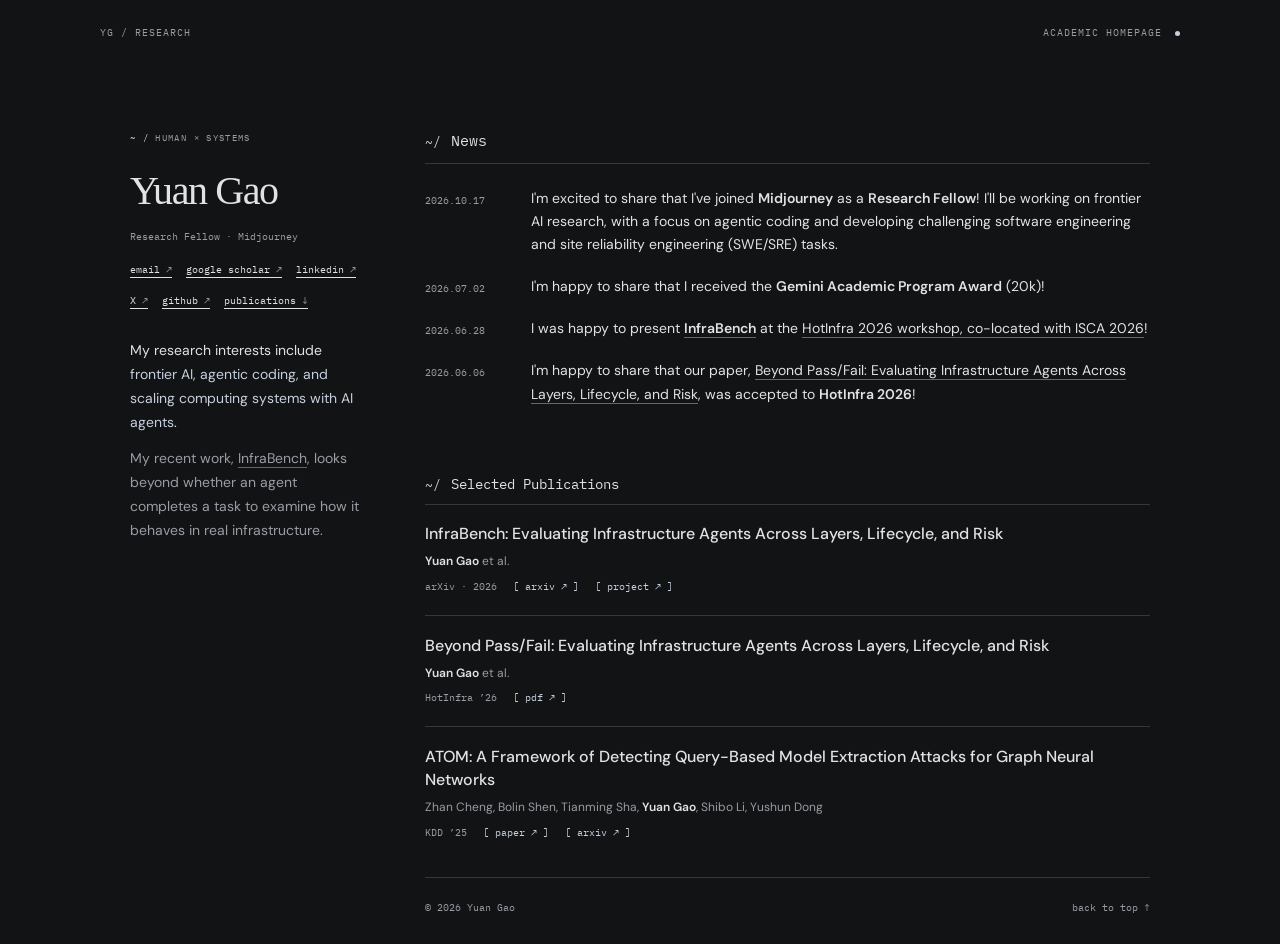
==== commit c0f8d039: "Add ATOM KDD 2025 publication" ====
--- a/index.html
+++ b/index.html
@@ -36,7 +36,7 @@
       </ol>
     </section>
     <section class="publications" id="publications" aria-labelledby="pub-title">
-      <div class="section-heading"><h2 id="pub-title"><span class="command">~/</span>Selected Publications</h2><span class="section-note">02 ENTRIES</span></div>
+      <div class="section-heading"><h2 id="pub-title"><span class="command">~/</span>Selected Publications</h2><span class="section-note">03 ENTRIES</span></div>
       <article class="paper">
         <h3><a href="https://arxiv.org/abs/2608.11234" target="_blank" rel="noopener noreferrer">InfraBench: Evaluating Infrastructure Agents Across Layers, Lifecycle, and Risk</a></h3>
         <p class="authors"><strong>Yuan Gao</strong> et al.</p>
@@ -47,6 +47,11 @@
         <p class="authors"><strong>Yuan Gao</strong> et al.</p>
         <div class="paper-foot"><span>HotInfra ’26</span><a href="https://hotinfra.org/2026/papers/hotinfra26-final71.pdf" target="_blank" rel="noopener noreferrer" aria-label="Read Beyond Pass/Fail PDF">[ pdf ↗ ]</a></div>
       </article>
+      <article class="paper">
+        <h3><a href="https://doi.org/10.1145/3711896.3736848" target="_blank" rel="noopener noreferrer">ATOM: A Framework of Detecting Query-Based Model Extraction Attacks for Graph Neural Networks</a></h3>
+        <p class="authors">Zhan Cheng, Bolin Shen, Tianming Sha, <strong>Yuan Gao</strong>, Shibo Li, Yushun Dong</p>
+        <div class="paper-foot"><span>KDD ’25</span><a href="https://doi.org/10.1145/3711896.3736848" target="_blank" rel="noopener noreferrer" aria-label="Read ATOM at ACM">[ paper ↗ ]</a><a href="https://arxiv.org/abs/2503.16693" target="_blank" rel="noopener noreferrer" aria-label="Read ATOM on arXiv">[ arxiv ↗ ]</a></div>
+      </article>
     </section>
     <footer><span>© 2026 Yuan Gao</span><a href="#about">back to top ↑</a></footer>
   </main>
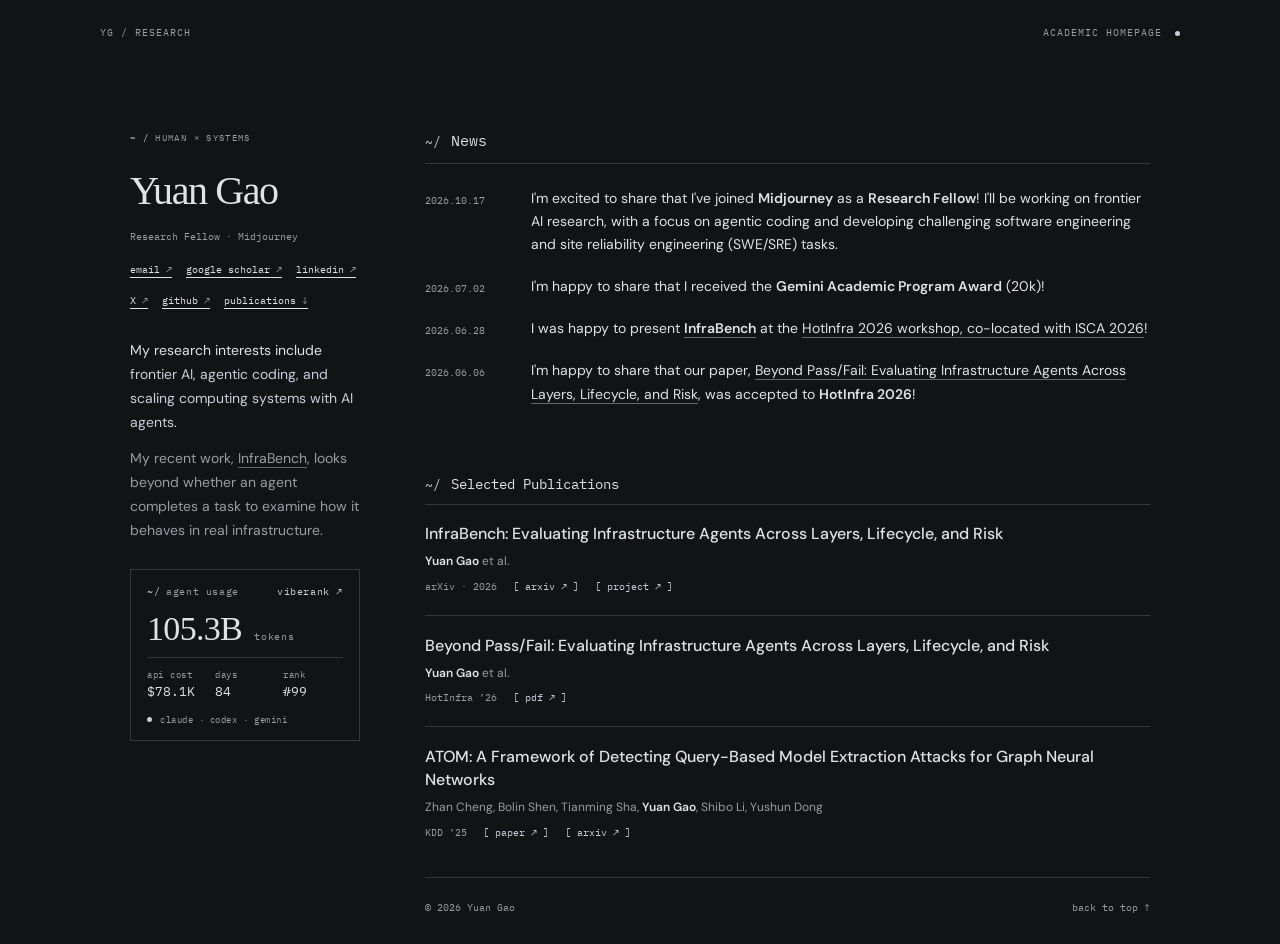
==== commit ef4d0b58: "Add live agent-usage card (viberank) to the profile column Co-Authored-By: Claude Opus 5.5 <noreply@" ====
--- a/index.html
+++ b/index.html
@@ -25,6 +25,16 @@
       </nav>
       <p class="bio">My research interests include <em>frontier AI, agentic coding, and scaling computing systems with AI agents</em>.</p>
       <p class="bio secondary">My recent work, <a href="https://infraben.ch/" target="_blank" rel="noopener noreferrer">InfraBench</a>, looks beyond whether an agent completes a task to examine how it behaves in real infrastructure.</p>
+      <div class="usage" id="usage" aria-labelledby="usage-title">
+        <div class="usage-head"><span id="usage-title"><span class="prompt">~/</span>agent usage</span><a href="https://www.viberank.app/profile/XuanmiaoG" target="_blank" rel="noopener noreferrer">viberank ↗</a></div>
+        <p class="usage-big"><span data-vr="tokens">105.3B</span> <small>tokens</small></p>
+        <dl class="usage-grid">
+          <div><dt>api cost</dt><dd data-vr="cost">$78.1K</dd></div>
+          <div><dt>days</dt><dd data-vr="days">84</dd></div>
+          <div><dt>rank</dt><dd data-vr="rank">#99</dd></div>
+        </dl>
+        <p class="usage-note"><span class="dot"></span><span data-vr="status">claude · codex · gemini</span></p>
+      </div>
     </header>
     <section class="news" id="news" aria-labelledby="news-title">
       <div class="section-heading"><h2 id="news-title"><span class="command">~/</span>News</h2><span class="section-note">RECENT UPDATES</span></div>
@@ -55,5 +65,17 @@
     </section>
     <footer><span>© 2026 Yuan Gao</span><a href="#about">back to top ↑</a></footer>
   </main>
+  <script>
+  // Live agent-usage stats from viberank (falls back to the numbers baked into the HTML).
+  (function(){
+    var fmt=function(n){var u=[[1e12,'T'],[1e9,'B'],[1e6,'M'],[1e3,'K']];for(var i=0;i<u.length;i++)if(n>=u[i][0])return (n/u[i][0]).toFixed(1).replace(/\.0$/,'')+u[i][1];return String(Math.round(n));};
+    var set=function(k,v){var el=document.querySelector('[data-vr="'+k+'"]');if(el&&v)el.textContent=v;};
+    fetch('https://www.viberank.app/api/profile/XuanmiaoG').then(function(r){return r.ok?r.json():null}).then(function(d){
+      if(!d||!d.totalTokens)return;
+      set('tokens',fmt(d.totalTokens));set('cost','$'+fmt(d.totalCost));set('days',String(d.daysTracked));set('rank','#'+d.rank);
+      set('status','live · '+new Date().toISOString().slice(0,10));
+    }).catch(function(){});
+  })();
+  </script>
 </body>
 </html>
--- a/css/style.css
+++ b/css/style.css
@@ -27,3 +27,17 @@
 .blueprint{--bg:#0b1017;--fg:#dfe5ed;--muted:#8fa0b5;--accent:#92b8e4;--line:#293747;--font:'DM Sans',Arial,sans-serif}.blueprint main{max-width:930px;border-left:1px solid var(--line);border-right:1px solid var(--line);padding:50px 45px 28px}.blueprint .topline{max-width:930px;border-bottom:1px solid var(--line);padding-left:0;padding-right:0}.blueprint .identity{position:relative;border-bottom:1px solid var(--line);padding-bottom:35px;margin-bottom:40px}.blueprint h1{font-size:60px;letter-spacing:-.06em}.blueprint .eyebrow{color:var(--accent)}.blueprint .bio{max-width:660px}.blueprint h2{font:14px/1.5 var(--mono)}.blueprint .command{font-size:11px}.blueprint .news-list li{padding:15px 0;margin:0;border-bottom:1px solid var(--line);gap:30px;font-size:15px}.blueprint .news-list li:last-child{border-bottom:0}.blueprint .paper-meta{margin-top:30px}.blueprint h3{font-size:23px;font-weight:500}.blueprint .paper-summary{border-left:2px solid var(--accent);padding-left:18px}.blueprint footer{margin-top:25px}
 @media(max-width:650px){body{font-size:16px}.topline{padding:20px 22px;font-size:8px}main{padding:32px 22px 25px}.identity{margin-bottom:42px}h1{font-size:34px}.news-list li{grid-template-columns:1fr;gap:5px;margin-bottom:23px}.section-note{font-size:8px}h2{font-size:20px}.authors{font-size:13px}.paper-meta span:last-child{display:none}.noir main{padding-top:25px}.noir .identity{display:block;margin-bottom:45px}.noir h1{font-size:58px;max-width:none}.noir .field{max-width:none}.noir nav{margin:20px 0 28px}.noir .bio{font-size:21px}.noir .secondary{font-size:14px}.noir h2{font-size:25px}.noir h3{font-size:23px}.noir .news-list li{gap:8px}.graphite main{display:block;padding-top:25px}.graphite .identity{position:static;border-bottom:1px solid var(--line);padding-bottom:30px}.graphite .field{max-width:none}.graphite .bio{font-size:15px}.graphite .news-list li{grid-template-columns:1fr;gap:6px}.graphite .section-note{display:block}.console h1{font-size:34px}.console .paper{padding:17px}.amber .identity{padding:20px}.amber h1{font-size:30px}.amber .news-list li{grid-template-columns:1fr;gap:7px}.blueprint main{border:0;padding:25px 22px}.blueprint .topline{padding:20px 22px}.blueprint h1{font-size:45px}.blueprint .news-list li{grid-template-columns:1fr;gap:6px}.paper-actions{gap:18px}footer{margin-top:45px}nav{gap:18px}}
 @media(prefers-reduced-motion:reduce){html{scroll-behavior:auto}*{transition:none!important}}
+
+/* Agent usage card (live from viberank). */
+.usage{margin-top:26px;border:1px solid var(--line);padding:14px 16px 12px;font:10px/1.6 var(--mono);color:var(--muted)}
+.usage-head{display:flex;justify-content:space-between;align-items:baseline;gap:10px;letter-spacing:.06em;margin-bottom:10px}
+.usage-head .prompt{margin-right:6px}
+.usage-head a{color:var(--accent);text-decoration:none}
+.usage-big{margin:0 0 10px;font:34px/1.1 Georgia,serif;color:var(--fg);letter-spacing:-.02em}
+.usage-big small{font:10px/1 var(--mono);color:var(--muted);letter-spacing:.08em;margin-left:4px}
+.usage-grid{display:grid;grid-template-columns:repeat(3,minmax(0,1fr));gap:8px;margin:0 0 10px;padding-top:10px;border-top:1px solid var(--line)}
+.usage-grid dt{font-size:9px;letter-spacing:.08em;color:var(--muted)}
+.usage-grid dd{margin:0;font-size:13px;color:var(--fg)}
+.usage-note{margin:0;font-size:9px;letter-spacing:.06em}
+.usage-note .dot{margin:0 8px 0 0;vertical-align:1px}
+@media(max-width:650px){.usage{max-width:360px}}
